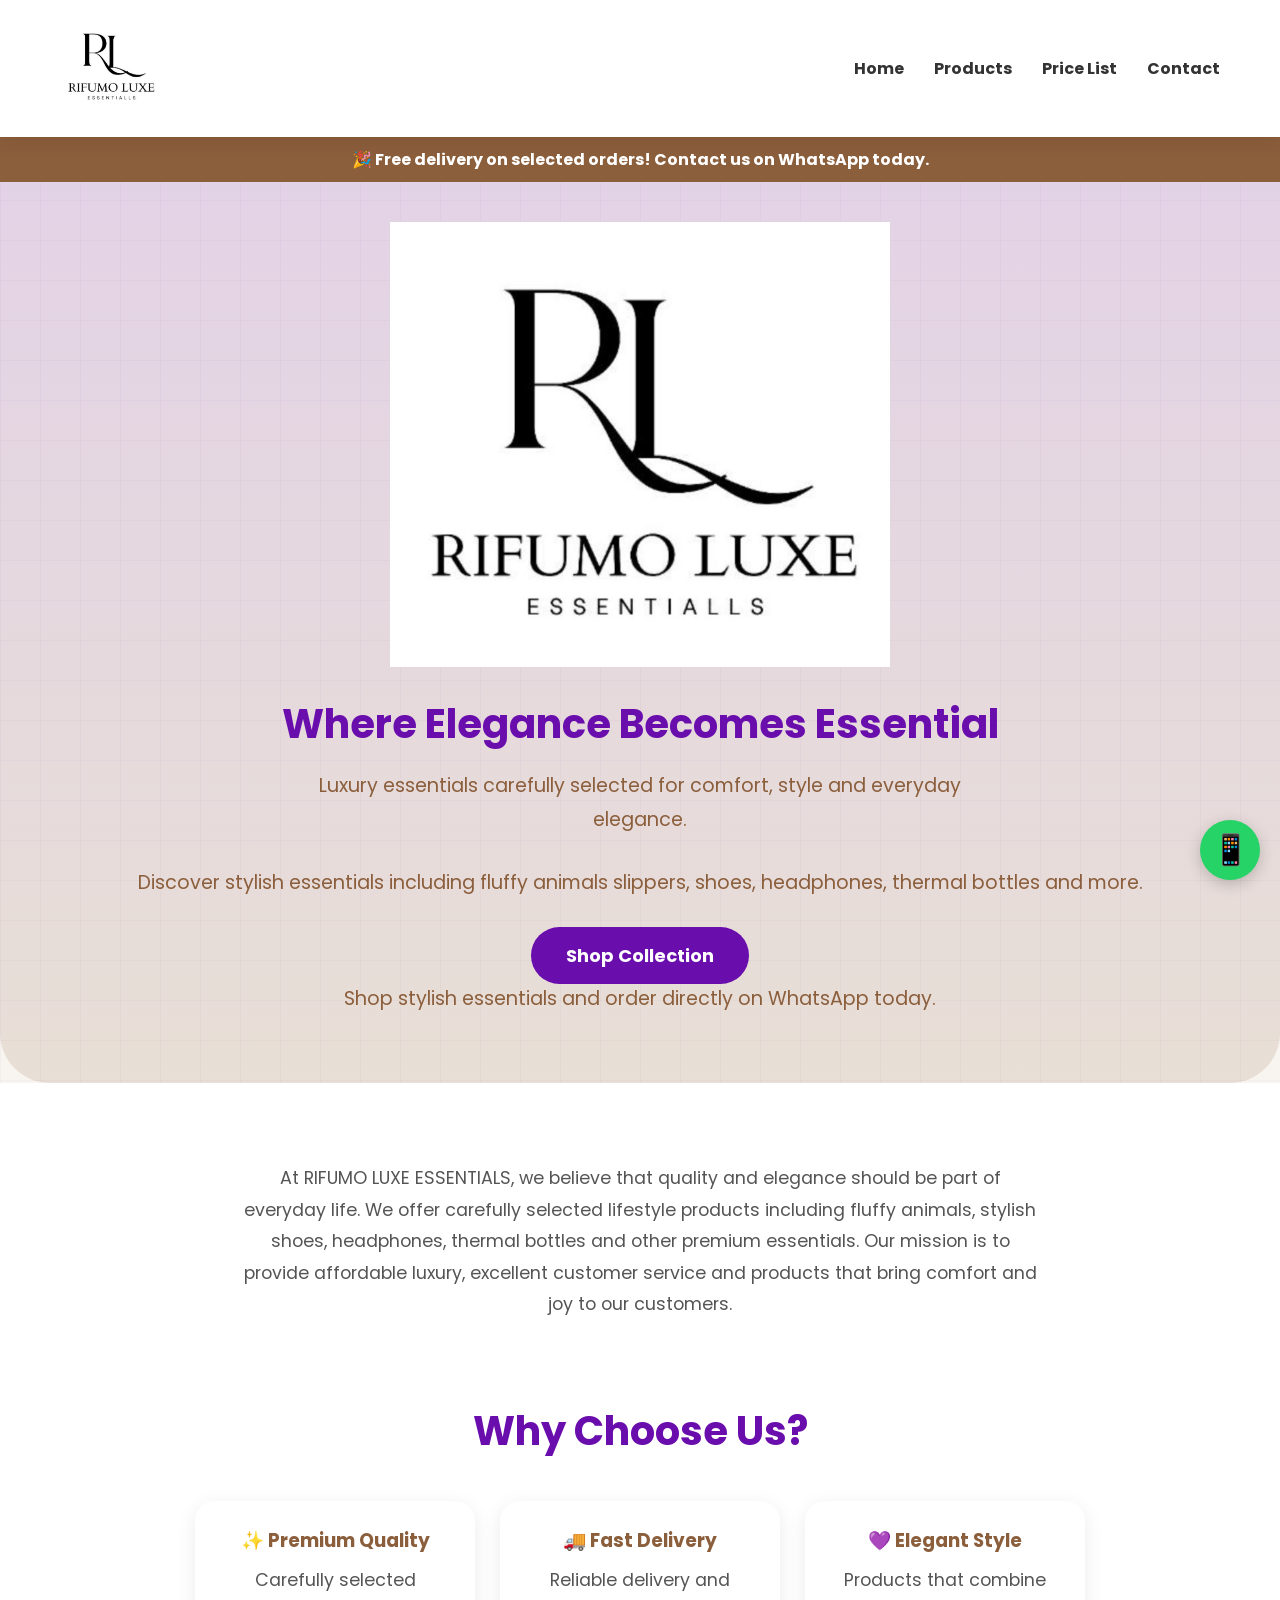
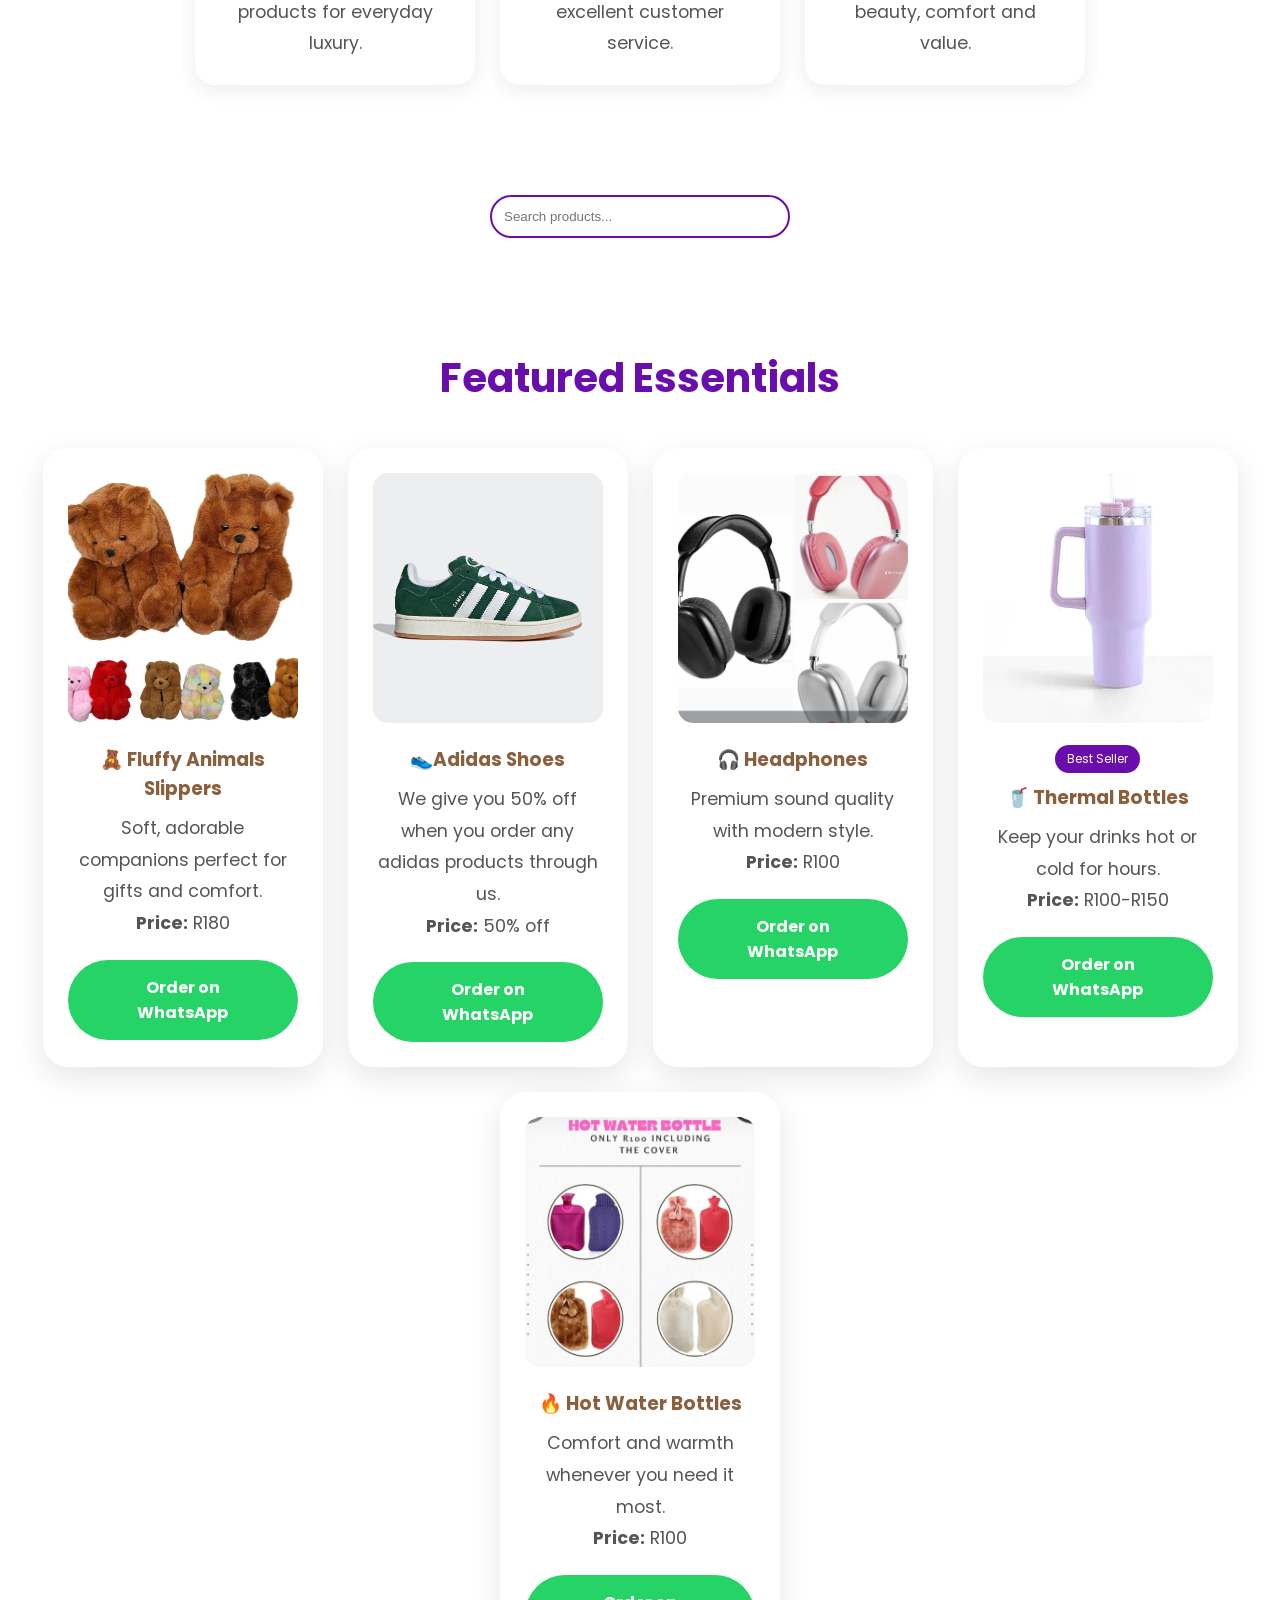
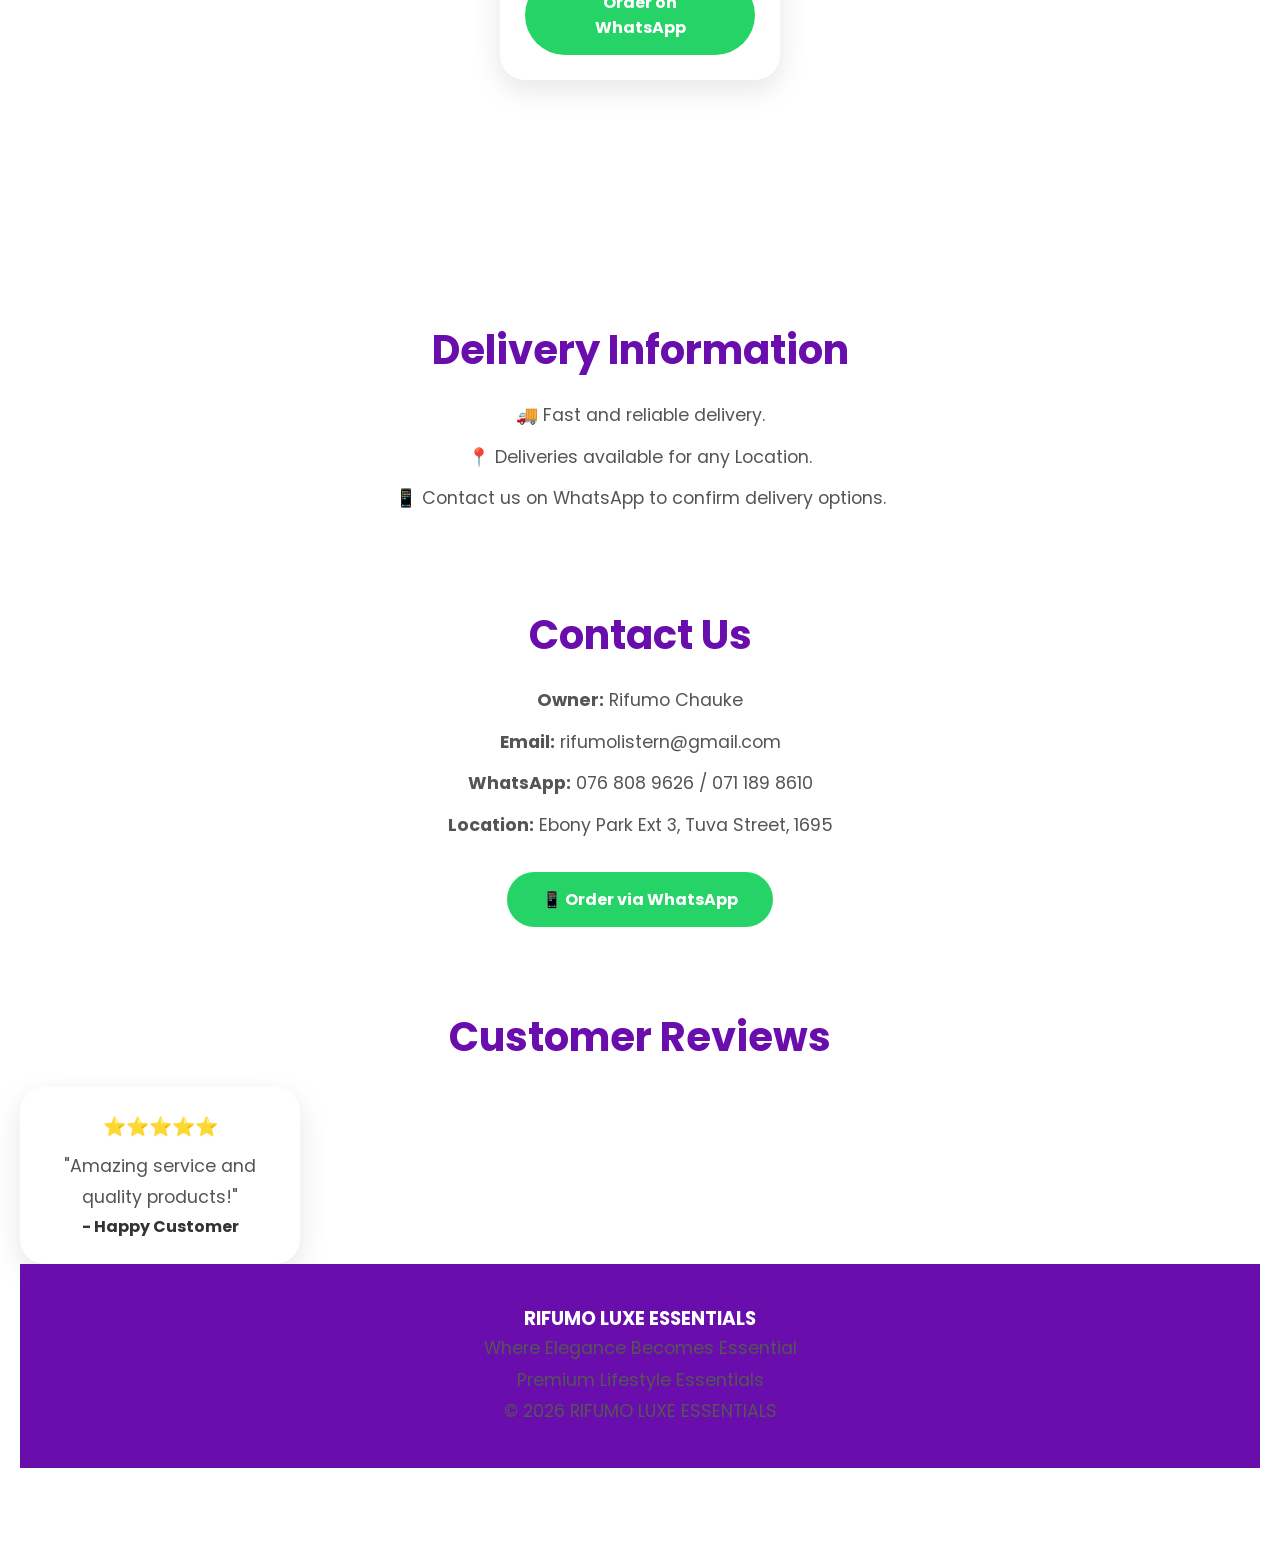
==== index.html @ 2a31e90a "Update index.html" ====
<!DOCTYPE html>
<html lang="en">
<head>
    <link href="https://fonts.googleapis.com/css2?family=Poppins:wght@300;400;600;700&display=swap" rel="stylesheet">
    <meta charset="UTF-8">
    <meta name="viewport" content="width=device-width, initial-scale=1.0">
    <title>RIFUMO LUXE ESSENTIALS</title>
    <link rel="stylesheet" href="style.css">
</head>
<body>

    <!-- Navigation -->
    <nav>
        <div class="logo">
            <img src="logo.jpg.jpeg" alt="RIFUMO LUXE ESSENTIALS">
        </div>

        <ul>
            <li><a href="#">Home</a></li>
            <li><a href="#products">Products</a></li>
            <li><a href="pricelist.html">Price List</a></li>
            <li><a href="#contact">Contact</a></li>
        </ul>
    </nav>
<div class="offer-banner">
    🎉 Free delivery on selected orders! Contact us on WhatsApp today.
</div>
    <!-- Hero -->
<section class="hero">

    <div class="hero-content">

        <img src="logo.jpg.jpeg" alt="Logo" class="hero-logo">

        <h2>Where Elegance Becomes Essential</h2>
<p class="welcome-text">
Luxury essentials carefully selected for comfort, style and everyday elegance.
</p>
        <p>
            Discover stylish essentials including fluffy animals slippers,
            shoes, headphones, thermal bottles and more.
        </p>

        <a href="pricelist.html" class="btn">Shop Collection</a>
<p>Shop stylish essentials and order directly on WhatsApp today.</p>
    </div>

</section>
<section class="about">

  <p>
At RIFUMO LUXE ESSENTIALS, we believe that quality and elegance should be part of everyday life. We offer carefully selected lifestyle products including fluffy animals, stylish shoes, headphones, thermal bottles and other premium essentials. Our mission is to provide affordable luxury, excellent customer service and products that bring comfort and joy to our customers.
</p>
    <!-- Why Choose Us -->
    <section class="why-us">

        <h2>Why Choose Us?</h2>

        <div class="why-grid">

            <div class="why-card">
                <h3>✨ Premium Quality</h3>
                <p>Carefully selected products for everyday luxury.</p>
            </div>

            <div class="why-card">
                <h3>🚚 Fast Delivery</h3>
                <p>Reliable delivery and excellent customer service.</p>
            </div>

            <div class="why-card">
                <h3>💜 Elegant Style</h3>
                <p>Products that combine beauty, comfort and value.</p>
            </div>

        </div>

    </section>
    
<div class="search-box">
    <input type="text" id="searchInput" placeholder="Search products...">
</div>
    <script src="script.js"></script>
    <!-- Products -->
    <section class="products" id="products">

    <h2>Featured Essentials</h2>

    <div class="product-grid">

        <div class="card product-card">
            <img src="fluffy-animal.jpg.jpg" alt="Fluffy Animal Slippers">
            <h3>🧸 Fluffy Animals Slippers</h3>
            <p>Soft, adorable companions perfect for gifts and comfort.</p>
<p><strong>Price:</strong> R180</p>
            <a href="https://wa.me/27662553806?text=Hello%20RIFUMO%20LUXE%20ESSENTIALS,%20I%20am%20interested%20in%20the%20Fluffy%20Animals%20Slippers." class="whatsapp-btn">
                Order on WhatsApp
            </a>
        </div>

        <div class="card product-card">
            <img src="shoes.jpg.jpg" alt="Adidas Shoes">
            <h3>👟Adidas Shoes</h3>
            <p>We give you 50% off when you order any adidas products through us.</p>
<p><strong>Price:</strong> 50% off</p>
            <a href="https://wa.me/27656790675?text=Hello%20RIFUMO%20LUXE%20ESSENTIALS,%20I%20am%20interested%20in%20the%20Shoes." class="whatsapp-btn">
                Order on WhatsApp
            </a>
        </div>

        <div class="card product-card">
            <img src="headphones.jpg.jpg" alt="Headphones">
            <h3>🎧 Headphones</h3>
            <p>Premium sound quality with modern style.</p>
<p><strong>Price:</strong> R100</p>
            <a href="https://wa.me/27711898610?text=Hello%20RIFUMO%20LUXE%20ESSENTIALS,%20I%20am%20interested%20in%20the%20Headphones." class="whatsapp-btn">
                Order on WhatsApp
            </a>
        </div>

        <div class="card product-card">
            <img src="thermal-bottle.jpg.webp" alt="Thermal Bottle">
            <span class="badge">Best Seller</span>
            <h3>🥤 Thermal Bottles</h3>
            <p>Keep your drinks hot or cold for hours.</p>
<p><strong>Price:</strong> R100-R150</p>
            <a href="https://wa.me/27711898610?text=Hello%20RIFUMO%20LUXE%20ESSENTIALS,%20I%20am%20interested%20in%20the%20Thermal%20Bottle." class="whatsapp-btn">
                Order on WhatsApp
            </a>
        </div>

        <div class="card product-card">
            <img src="hot-water-bottle.jpg.jpg" alt="Hot Water Bottle">
            <h3>🔥 Hot Water Bottles</h3>
            <p>Comfort and warmth whenever you need it most.</p>
<p><strong>Price:</strong> R100</p>
            <a href="https://wa.me/27768089626?text=Hello%20RIFUMO%20LUXE%20ESSENTIALS,%20I%20am%20interested%20in%20the%20Hot%20Water%20Bottle." class="whatsapp-btn">
                Order on WhatsApp
            </a>
        </div>

    </div>

</section>

    <!-- Contact -->
    <section class="contact" id="contact">
<section class="delivery">

    <h2>Delivery Information</h2>

    <p>🚚 Fast and reliable delivery.</p>
    <p>📍 Deliveries available for any Location.</p>
    <p>📱 Contact us on WhatsApp to confirm delivery options.</p>

</section>
        <h2>Contact Us</h2>

        <p><strong>Owner:</strong> Rifumo Chauke</p>

        <p><strong>Email:</strong> rifumolistern@gmail.com</p>

        <p><strong>WhatsApp:</strong> 076 808 9626 / 071 189 8610</p>

        <p><strong>Location:</strong> Ebony Park Ext 3, Tuva Street, 1695</p>

        <a href="https://wa.me/27768089626?text=Hello%20RIFUMO%20LUXE%20ESSENTIALS,%20I%20would%20like%20to%20place%20an%20order." class="whatsapp-btn">
            📱 Order via WhatsApp
        </a>

    </section>
<section class="reviews">

    <h2>Customer Reviews</h2>

    <div class="card">
        <h3>⭐⭐⭐⭐⭐</h3>
        <p>"Amazing service and quality products!"</p>
        <strong>- Happy Customer</strong>
    </div>

</section>
    <!-- Footer -->
    <footer>

        <h3>RIFUMO LUXE ESSENTIALS</h3>
<p>Where Elegance Becomes Essential</p>
<p>Premium Lifestyle Essentials</p>
<p>&copy; 2026 RIFUMO LUXE ESSENTIALS</p>

    </footer>
<a href="https://wa.me/27768089626" class="floating-whatsapp">
    📱
</a>
</body>
</html>
---- style.css ----
*{
    margin:0;
    padding:0;
    box-sizing:border-box;
}

body{
    font-family:'Poppins', sans-serif;
    background:#F8F5F0;
background-image:
linear-gradient(rgba(106,13,173,0.03) 1px, transparent 1px),
linear-gradient(90deg, rgba(106,13,173,0.03) 1px, transparent 1px);
background-size:40px 40px;
    color:#333333;
}

/* NAVIGATION */

nav{
    display:flex;
    justify-content:space-between;
    align-items:center;
    padding:20px 60px;
    background:white;
    position:sticky;
    top:0;
    z-index:1000;
    box-shadow:0 4px 20px rgba(0,0,0,0.08);
}

.logo img{
    height:90px;
    width:auto;
}

nav ul{
    display:flex;
    list-style:none;
    gap:30px;
}

nav a{
    text-decoration:none;
    color:#333333;
    font-weight:bold;
    transition:0.3s;
}

nav a:hover{
    color:#6A0DAD;
}
.offer-banner{
    background:#8B5E3C;
    color:white;
    text-align:center;
    padding:10px;
    font-weight:bold;
}

.price-intro{
    text-align:center;
    color:#666;
    margin-bottom:40px;
    font-size:18px;
}
/* HERO */

.hero{
    min-height:90vh;
    display:flex;
    justify-content:center;
    align-items:center;
    text-align:center;
    padding:40px;
    background:linear-gradient(
        rgba(106,13,173,0.15),
        rgba(139,94,60,0.15)
    );
    border-bottom-left-radius:50px;
border-bottom-right-radius:50px;
}

.hero-logo{
    width:500px;
    max-width:90%;
    margin-bottom:20px;
}

.hero h2{
    font-size:2.5rem;
    color:#6A0DAD;
    margin-bottom:15px;
}

.hero p{
    font-size:1.2rem;
    color:#8B5E3C;
    margin-bottom:30px;
}
.welcome-text{
    max-width:700px;
    margin:auto;
    line-height:1.8;
}
.shop-btn{
    display:inline-block;
    background:#6A0DAD;
    color:white;
    text-decoration:none;
    padding:15px 35px;
    border-radius:50px;
    font-weight:bold;
    transition:0.3s;
}

.shop-btn:hover{
    transform:translateY(-3px);
}
button{
    background:#6A0DAD;
    color:white;
    border:none;
    padding:15px 35px;
    border-radius:50px;
    font-size:18px;
    font-weight:bold;
    cursor:pointer;
    transition:0.3s;
}

button:hover{
    transform:translateY(-3px);
}
.order-btn{
    display:inline-block;
    margin-top:15px;
    background:#25D366;
    color:white;
    text-decoration:none;
    padding:12px 25px;
    border-radius:30px;
    font-weight:bold;
    transition:0.3s;
}

.order-btn:hover{
    transform:scale(1.05);
}
.btn{
    display:inline-block;
    background:#6A0DAD;
    color:white;
    text-decoration:none;
    padding:15px 35px;
    border-radius:30px;
    font-size:18px;
    font-weight:bold;
    transition:0.3s;
}

.btn:hover{
    transform:scale(1.05);
}
/* ABOUT US */

.about{
    padding:80px 20px;
    text-align:center;
    background:white;
}

.about h2{
    color:#6A0DAD;
    font-size:2.5rem;
    margin-bottom:20px;
}

.about p{
    max-width:800px;
    margin:auto;
    font-size:1.1rem;
    line-height:1.8;
    color:#555;
}
/* WHY CHOOSE US */

.why-us{
    padding:80px 20px;
    text-align:center;
}

.why-us h2{
    color:#6A0DAD;
    font-size:2.5rem;
    margin-bottom:40px;
}

.why-grid{
    display:flex;
    flex-wrap:wrap;
    justify-content:center;
    gap:25px;
}

.why-card{
    width:280px;
    background:white;
    padding:25px;
    border-radius:20px;
    box-shadow:0 5px 20px rgba(0,0,0,0.08);
    transition:0.3s;
}

.why-card:hover{
    transform:translateY(-10px);
}

.why-card h3{
    color:#8B5E3C;
    margin-bottom:10px;
}
.search-box{
    text-align:center;
    margin:30px 0;
}

.search-box input{
    width:300px;
    max-width:90%;
    padding:12px;
    border:2px solid #6A0DAD;
    border-radius:30px;
}
/* PRODUCTS */

.products{
    padding:80px 20px;
    text-align:center;
}

.products h2{
    color:#6A0DAD;
    font-size:2.5rem;
    margin-bottom:40px;
}

.product-grid{
    display:flex;
    flex-wrap:wrap;
    justify-content:center;
    gap:25px;
}

.card{
    width:280px;
    background:white;
    padding:25px;
    border-radius:25px;
    box-shadow:0 10px 30px rgba(0,0,0,0.1);
    transition:all 0.3s ease;
    overflow:hidden;
}

.card:hover{
    transform:translateY(-12px);
    box-shadow:0 15px 35px rgba(106,13,173,0.15);
}
.card img{
    width:100%;
    height:250px;
    object-fit:cover;
    border-radius:15px;
    margin-bottom:15px;
}
.card h3{
    color:#8B5E3C;
    margin-bottom:10px;
}
.badge{
    display:inline-block;
    background:#6A0DAD;
    color:white;
    padding:5px 12px;
    border-radius:20px;
    font-size:12px;
    margin-bottom:10px;
}
/* CONTACT */
.delivery{
    padding:80px 20px;
    text-align:center;
    background:white;
}

.delivery h2{
    color:#6A0DAD;
    margin-bottom:20px;
}

.delivery p{
    margin-bottom:10px;
}
.contact{
    padding:80px 20px;
    text-align:center;
}

.contact h2{
    color:#6A0DAD;
    font-size:2.5rem;
    margin-bottom:20px;
}

.contact p{
    margin-bottom:10px;
}

.whatsapp-btn{
    display:inline-block;
    margin-top:20px;
    background:#25D366;
    color:white;
    text-decoration:none;
    padding:15px 35px;
    border-radius:50px;
    font-weight:bold;
    transition:0.3s;
}

.whatsapp-btn:hover{
    transform:translateY(-3px);
}
.floating-whatsapp{
    position:fixed;
    bottom:20px;
    right:20px;
    background:#25D366;
    color:white;
    width:60px;
    height:60px;
    border-radius:50%;
    display:flex;
    justify-content:center;
    align-items:center;
    text-decoration:none;
    font-size:30px;
    box-shadow:0 4px 15px rgba(0,0,0,0.2);
}
/* FOOTER */

footer{
    background:#6A0DAD;
    color:white;
    text-align:center;
    padding:40px 20px;
}

footer p{
    margin-top:10px;
}

/* MOBILE */

@media(max-width:768px)

{
    nav{
        flex-direction:column;
        gap:15px;
        padding:20px;
    }

    nav ul{
        flex-wrap:wrap;
        justify-content:center;
    }

    .hero h2{
        font-size:1.6rem;
    }

    .hero-logo{
        width:300px;
    }

    .card,
    .why-card{
        width:100%;
        max-width:350px;
    }
}
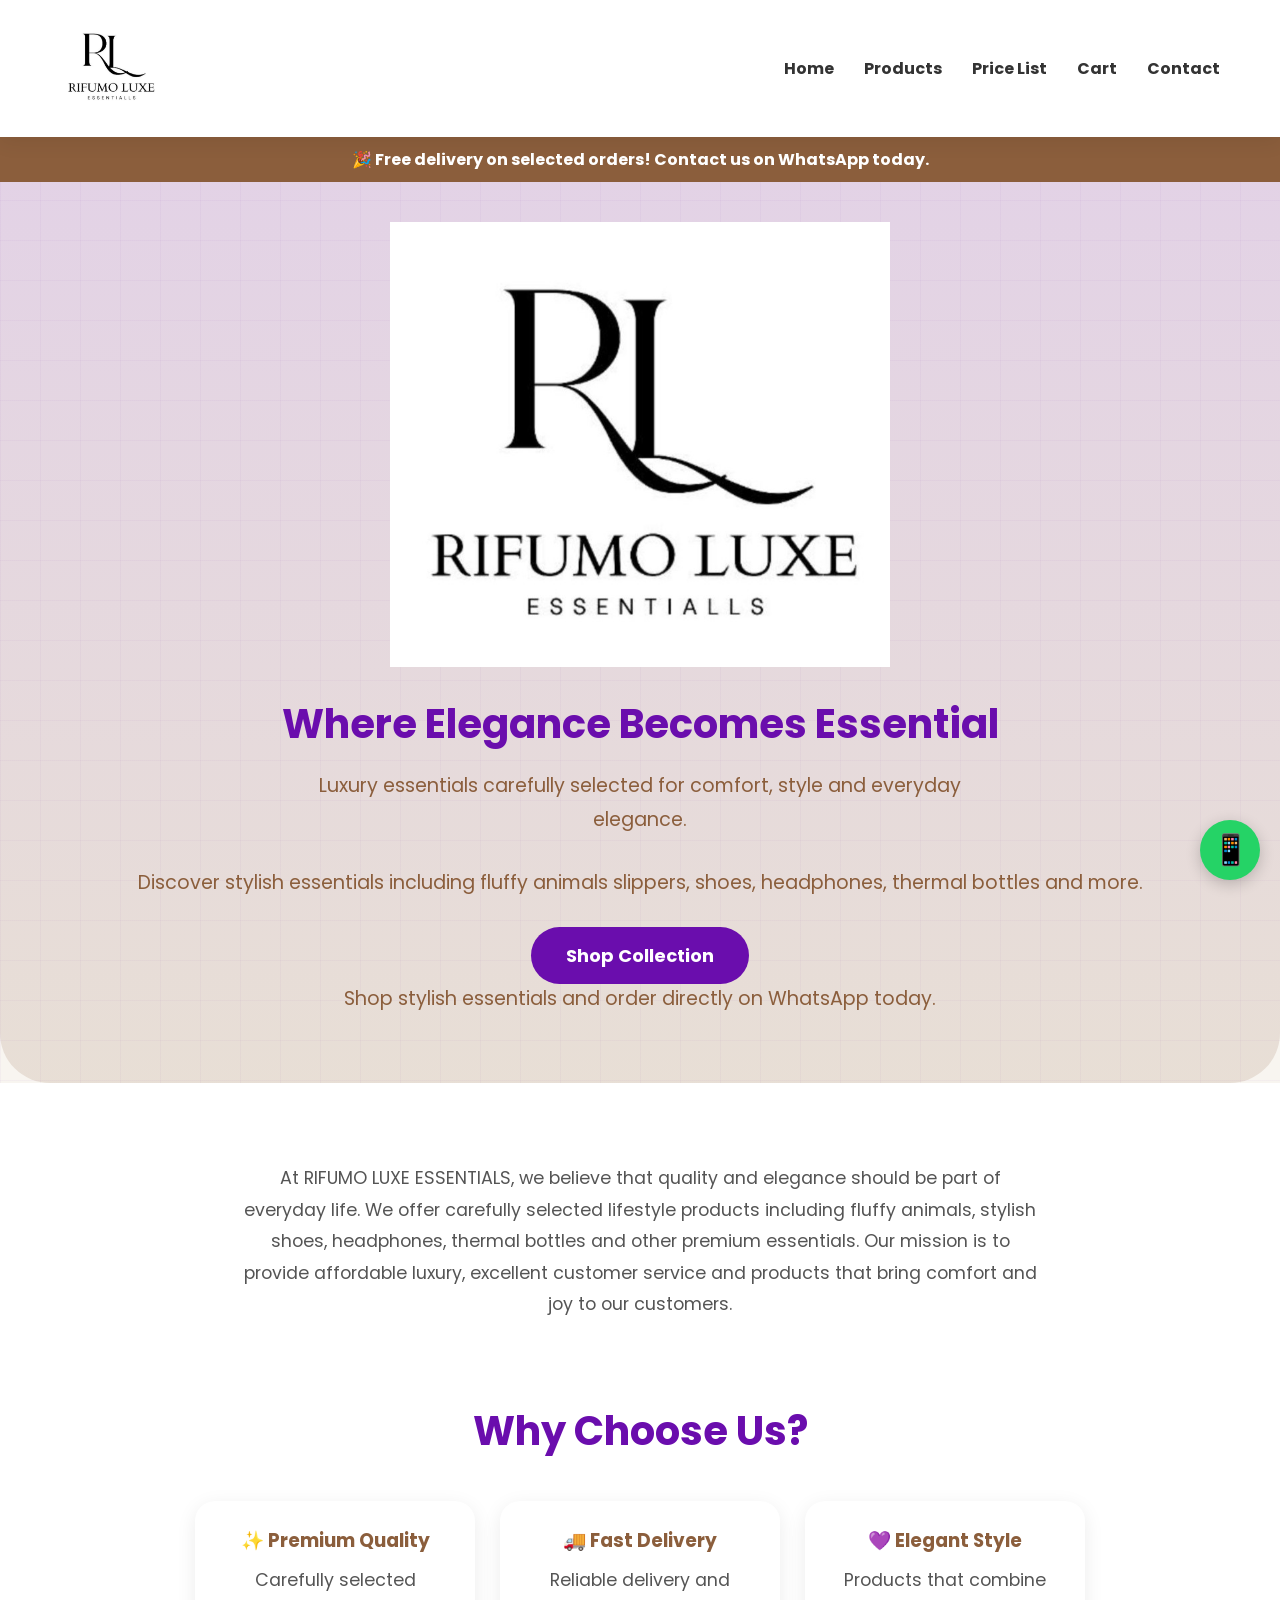
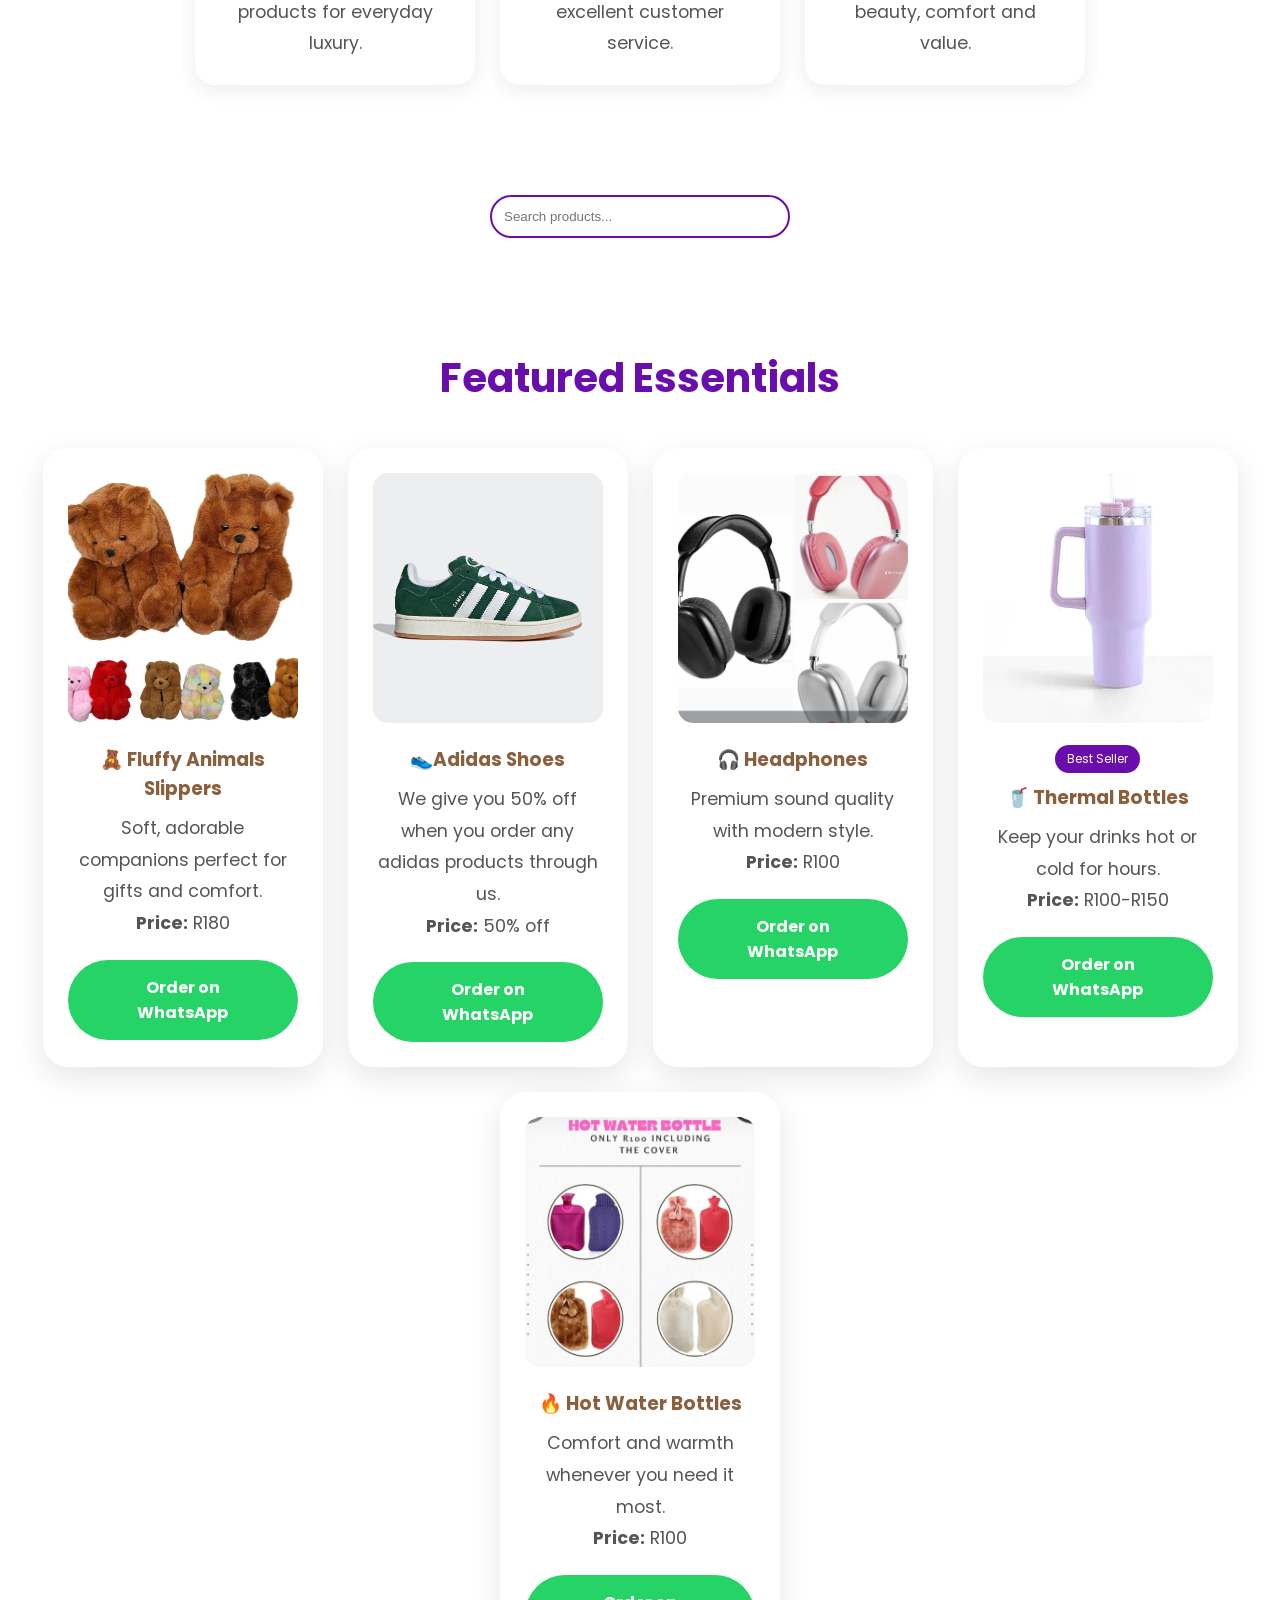
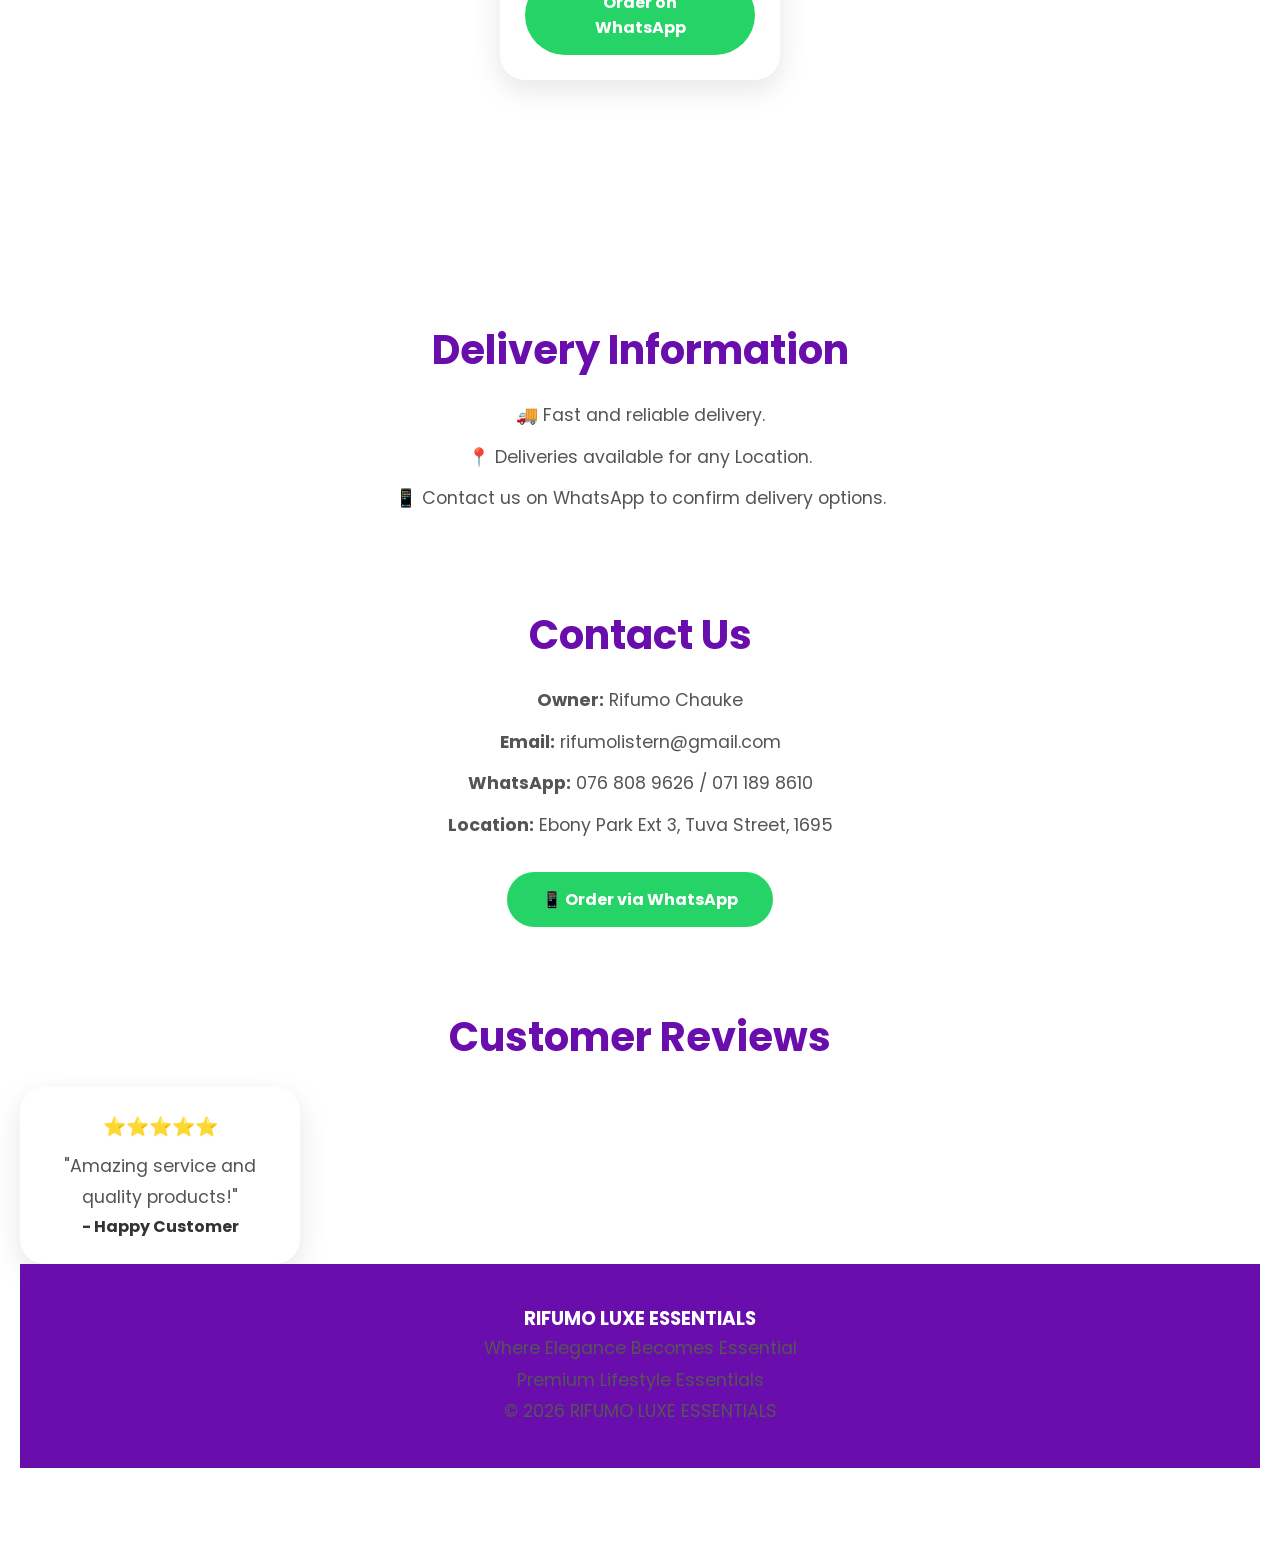
==== commit 92a06457: "Update index.html" ====
--- a/index.html
+++ b/index.html
@@ -19,6 +19,7 @@
             <li><a href="#">Home</a></li>
             <li><a href="#products">Products</a></li>
             <li><a href="pricelist.html">Price List</a></li>
+            <li><a href="cart.html">Cart</a></li>
             <li><a href="#contact">Contact</a></li>
         </ul>
     </nav>
@@ -80,7 +81,7 @@
 <div class="search-box">
     <input type="text" id="searchInput" placeholder="Search products...">
 </div>
-    <script src="script.js"></script>
+    
     <!-- Products -->
     <section class="products" id="products">
 
@@ -192,5 +193,6 @@
 <a href="https://wa.me/27768089626" class="floating-whatsapp">
     📱
 </a>
+    <script src="script.js"></script>
 </body>
 </html>
--- a/style.css
+++ b/style.css
@@ -161,6 +161,45 @@
 .btn:hover{
     transform:scale(1.05);
 }
+.cart-icon{
+    font-size:20px;
+    font-weight:bold;
+    color:#6A0DAD;
+    margin-left:20px;
+}
+
+.cart-btn{
+    margin-top:10px;
+    padding:10px 20px;
+    border:none;
+    border-radius:25px;
+    background:#6A0DAD;
+    color:white;
+    cursor:pointer;
+    font-weight:bold;
+}
+
+.cart-btn:hover{
+    transform:scale(1.05);
+}
+
+#cart-items{
+    margin:40px 0;
+}
+
+.checkout-btn{
+    background:#25D366;
+    color:white;
+    border:none;
+    padding:15px 30px;
+    border-radius:30px;
+    font-size:18px;
+    cursor:pointer;
+}
+
+.checkout-btn:hover{
+    transform:scale(1.05);
+}
 /* ABOUT US */
 
 .about{
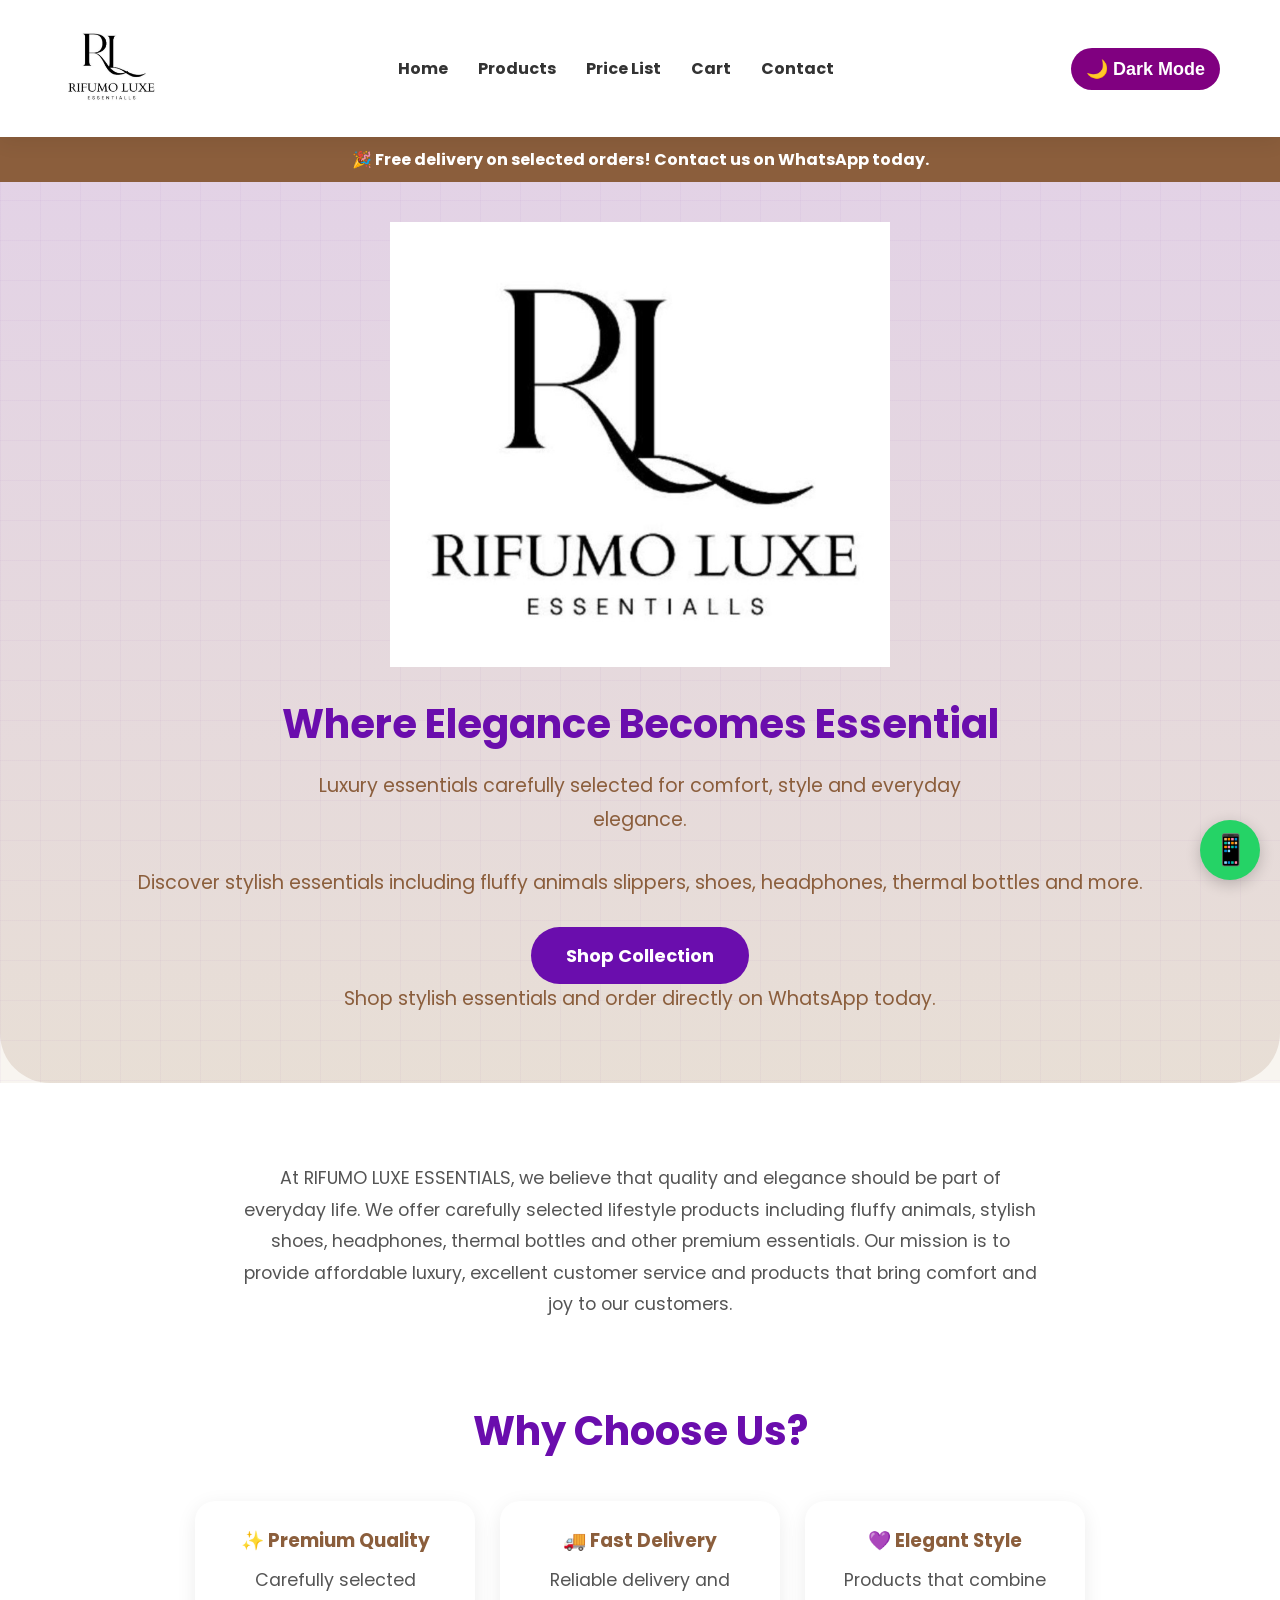
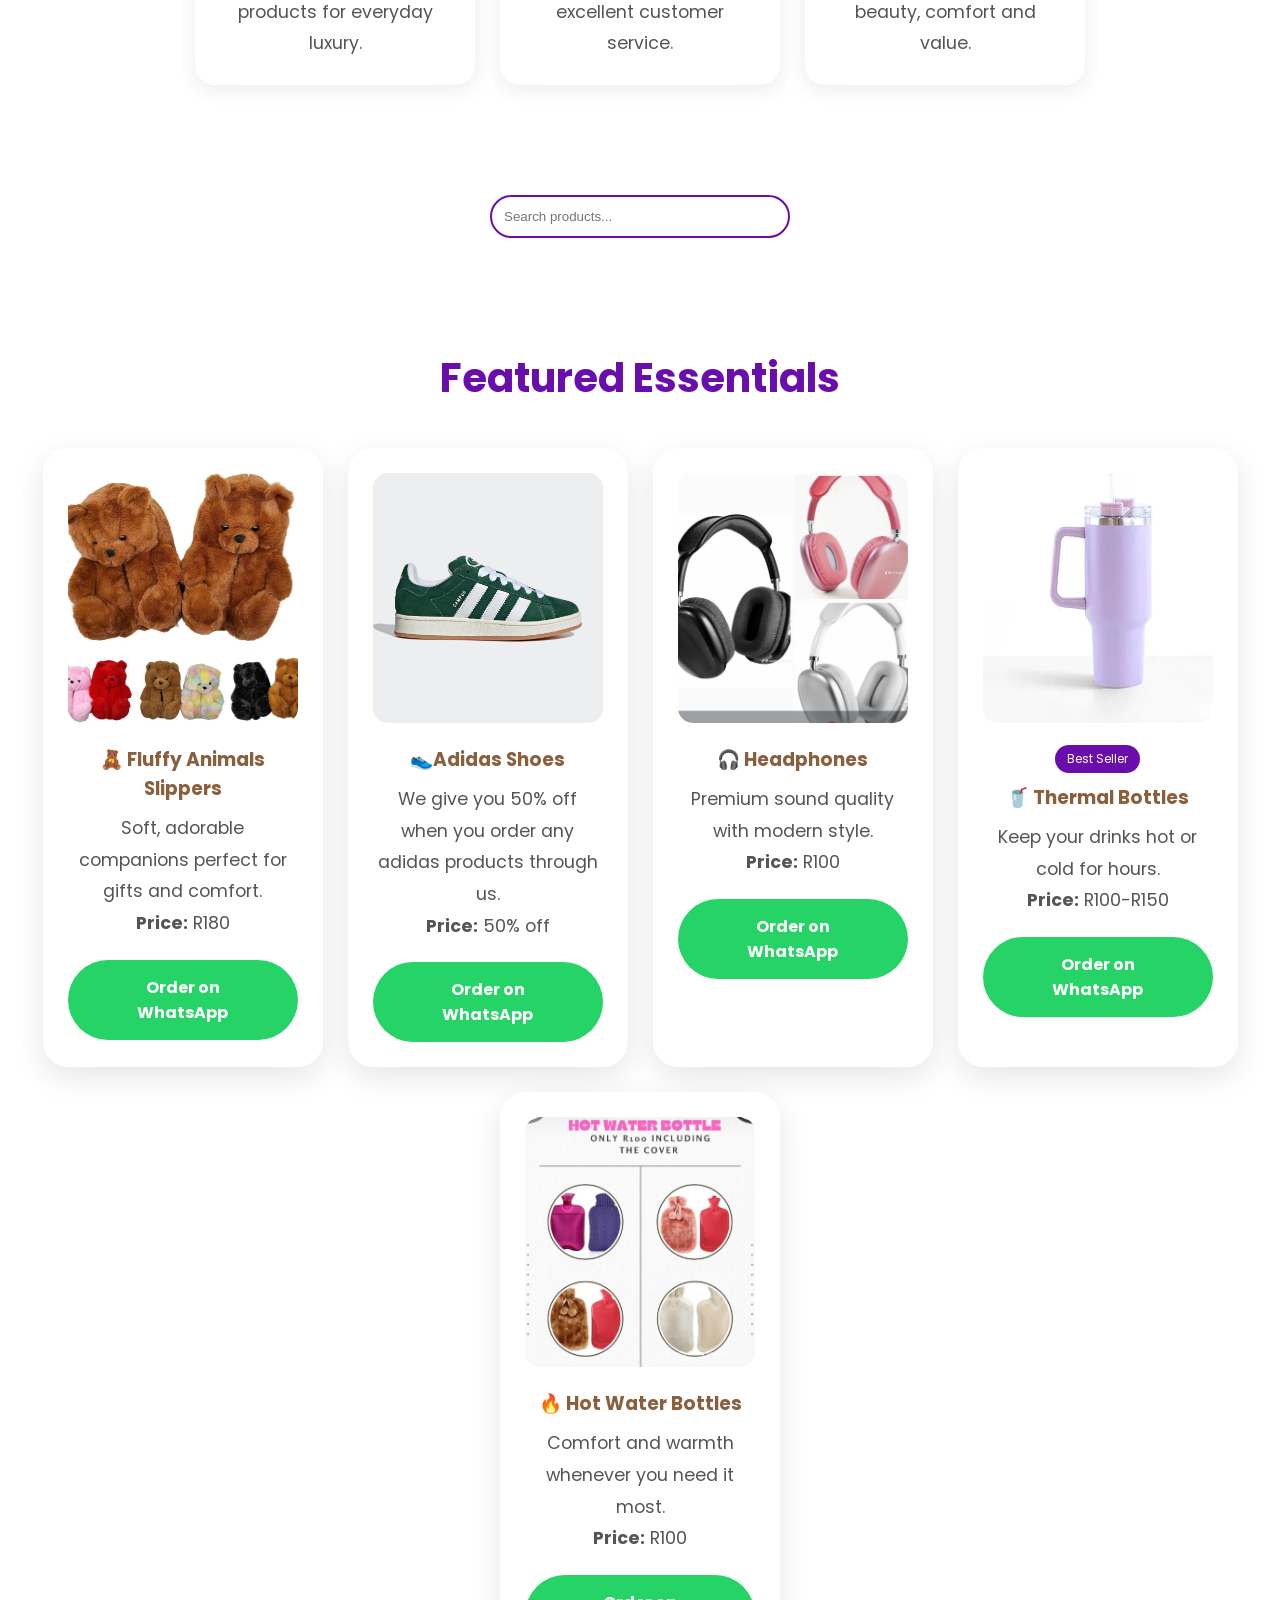
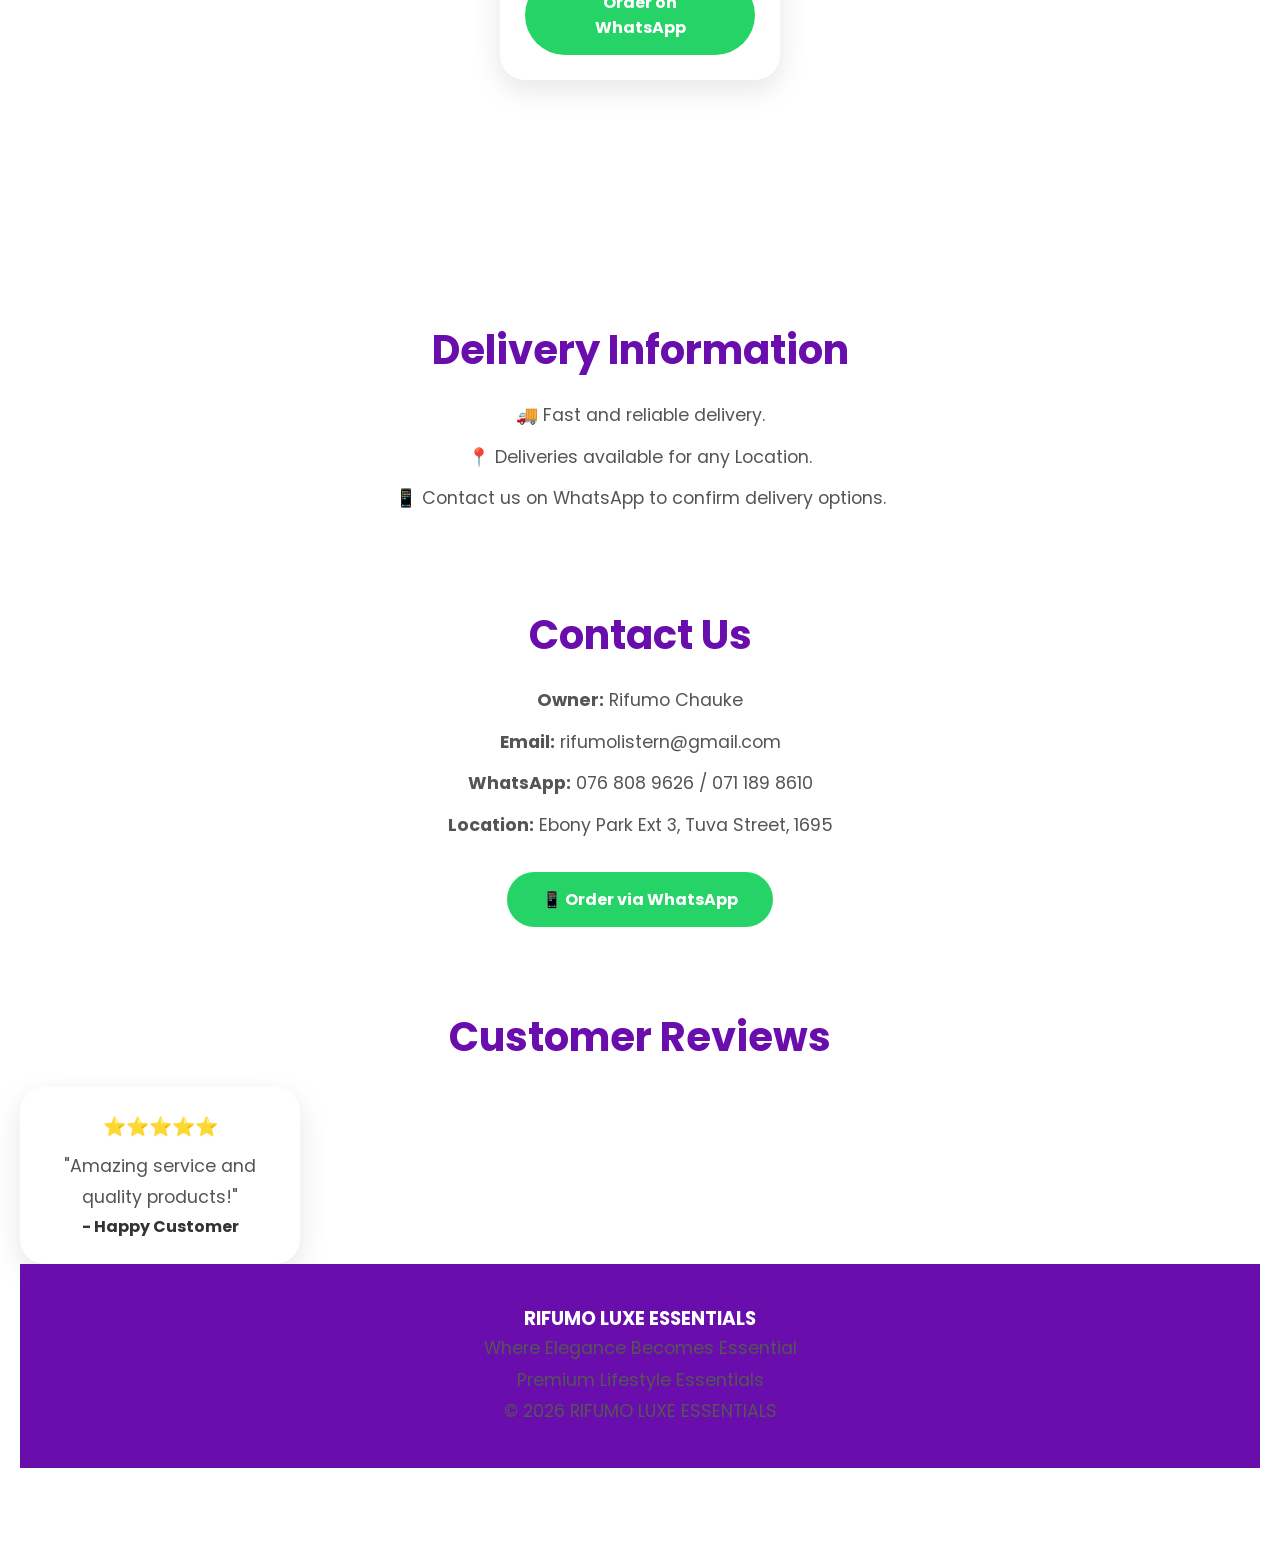
==== commit 92c0c31d: "Update index.html" ====
--- a/index.html
+++ b/index.html
@@ -22,6 +22,7 @@
             <li><a href="cart.html">Cart</a></li>
             <li><a href="#contact">Contact</a></li>
         </ul>
+        <button id="theme-toggle">🌙 Dark Mode</button>
     </nav>
 <div class="offer-banner">
     🎉 Free delivery on selected orders! Contact us on WhatsApp today.
--- a/style.css
+++ b/style.css
@@ -63,6 +63,56 @@
     margin-bottom:40px;
     font-size:18px;
 }
+/* Dark/Light Mode Button */
+
+#theme-toggle{
+    background: purple;
+    color: white;
+    border: none;
+    padding: 10px 15px;
+    border-radius: 25px;
+    cursor: pointer;
+    font-weight: bold;
+}
+
+#theme-toggle:hover{
+    transform: scale(1.05);
+}
+
+/* Dark Mode Styles */
+
+.dark-mode{
+    background: #121212;
+    color: white;
+}
+
+.dark-mode header{
+    background: #1e1e1e;
+}
+
+.dark-mode nav{
+    background: #1e1e1e;
+}
+
+.dark-mode .card{
+    background: #222;
+    color: white;
+}
+
+.dark-mode footer{
+    background: #1e1e1e;
+    color: white;
+}
+
+.dark-mode input{
+    background: #333;
+    color: white;
+    border: 1px solid #555;
+}
+
+.dark-mode a{
+    color: #d8b4fe;
+}
 /* HERO */
 
 .hero{
@@ -385,6 +435,67 @@
     font-size:30px;
     box-shadow:0 4px 15px rgba(0,0,0,0.2);
 }
+
+/* CART PAGE */
+
+#cart-items{
+    display: flex;
+    flex-wrap: wrap;
+    justify-content: center;
+    gap: 30px;
+    margin: 40px 0;
+}
+
+#cart-items .card{
+    width: 280px;
+    text-align: center;
+}
+
+#cart-items .card img{
+    width: 100%;
+    height: 220px;
+    object-fit: cover;
+    border-radius: 15px;
+    margin-bottom: 15px;
+}
+
+.cart-btn{
+    background: purple;
+    color: white;
+    border: none;
+    padding: 10px 18px;
+    border-radius: 25px;
+    cursor: pointer;
+    margin: 5px;
+    transition: 0.3s;
+}
+
+.cart-btn:hover{
+    transform: scale(1.05);
+}
+
+.checkout-btn{
+    background: #25D366;
+    color: white;
+    border: none;
+    padding: 15px 30px;
+    border-radius: 30px;
+    font-size: 18px;
+    cursor: pointer;
+    margin-top: 20px;
+    transition: 0.3s;
+}
+
+.checkout-btn:hover{
+    transform: scale(1.05);
+}
+
+#total-items,
+#total-price{
+    text-align: center;
+    margin: 15px 0;
+    color: purple;
+}
 /* FOOTER */
 
 footer{
@@ -397,7 +508,7 @@
 footer p{
     margin-top:10px;
 }
-
+ 
 /* MOBILE */
 
 @media(max-width:768px)
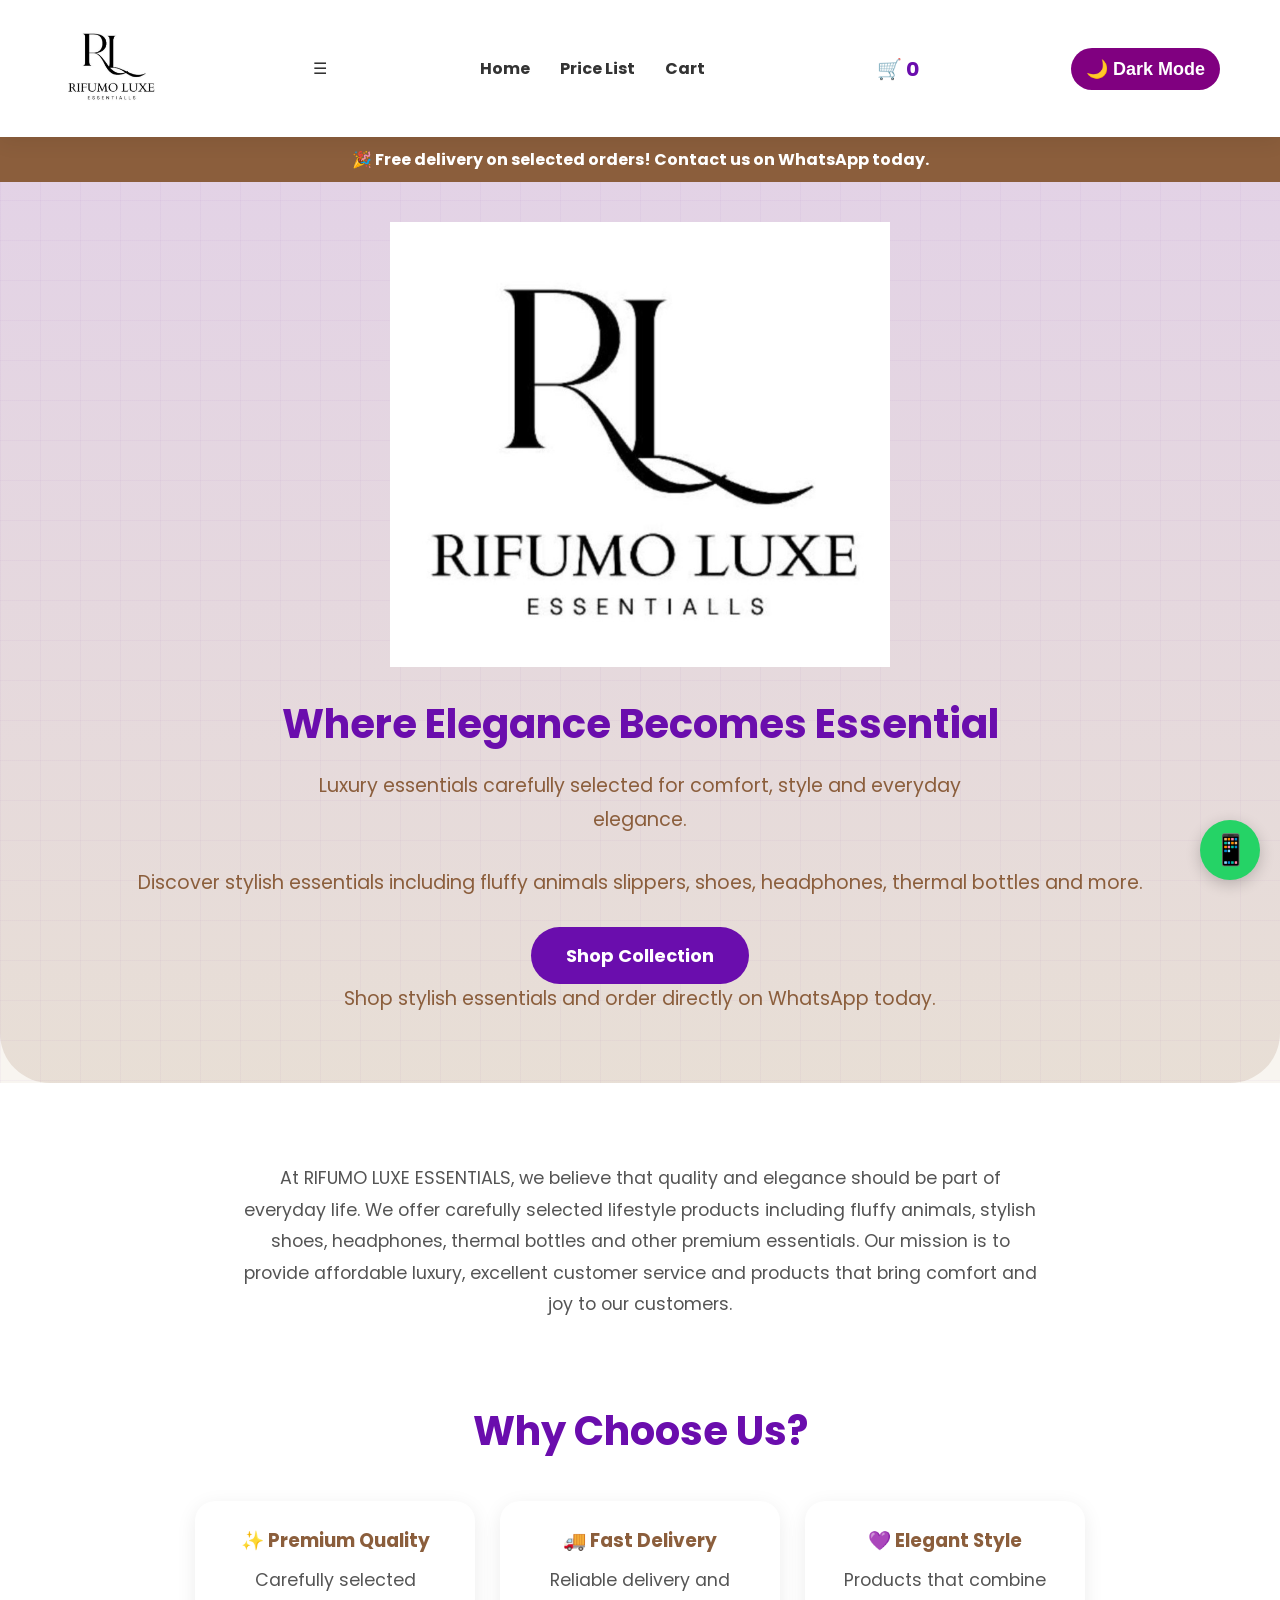
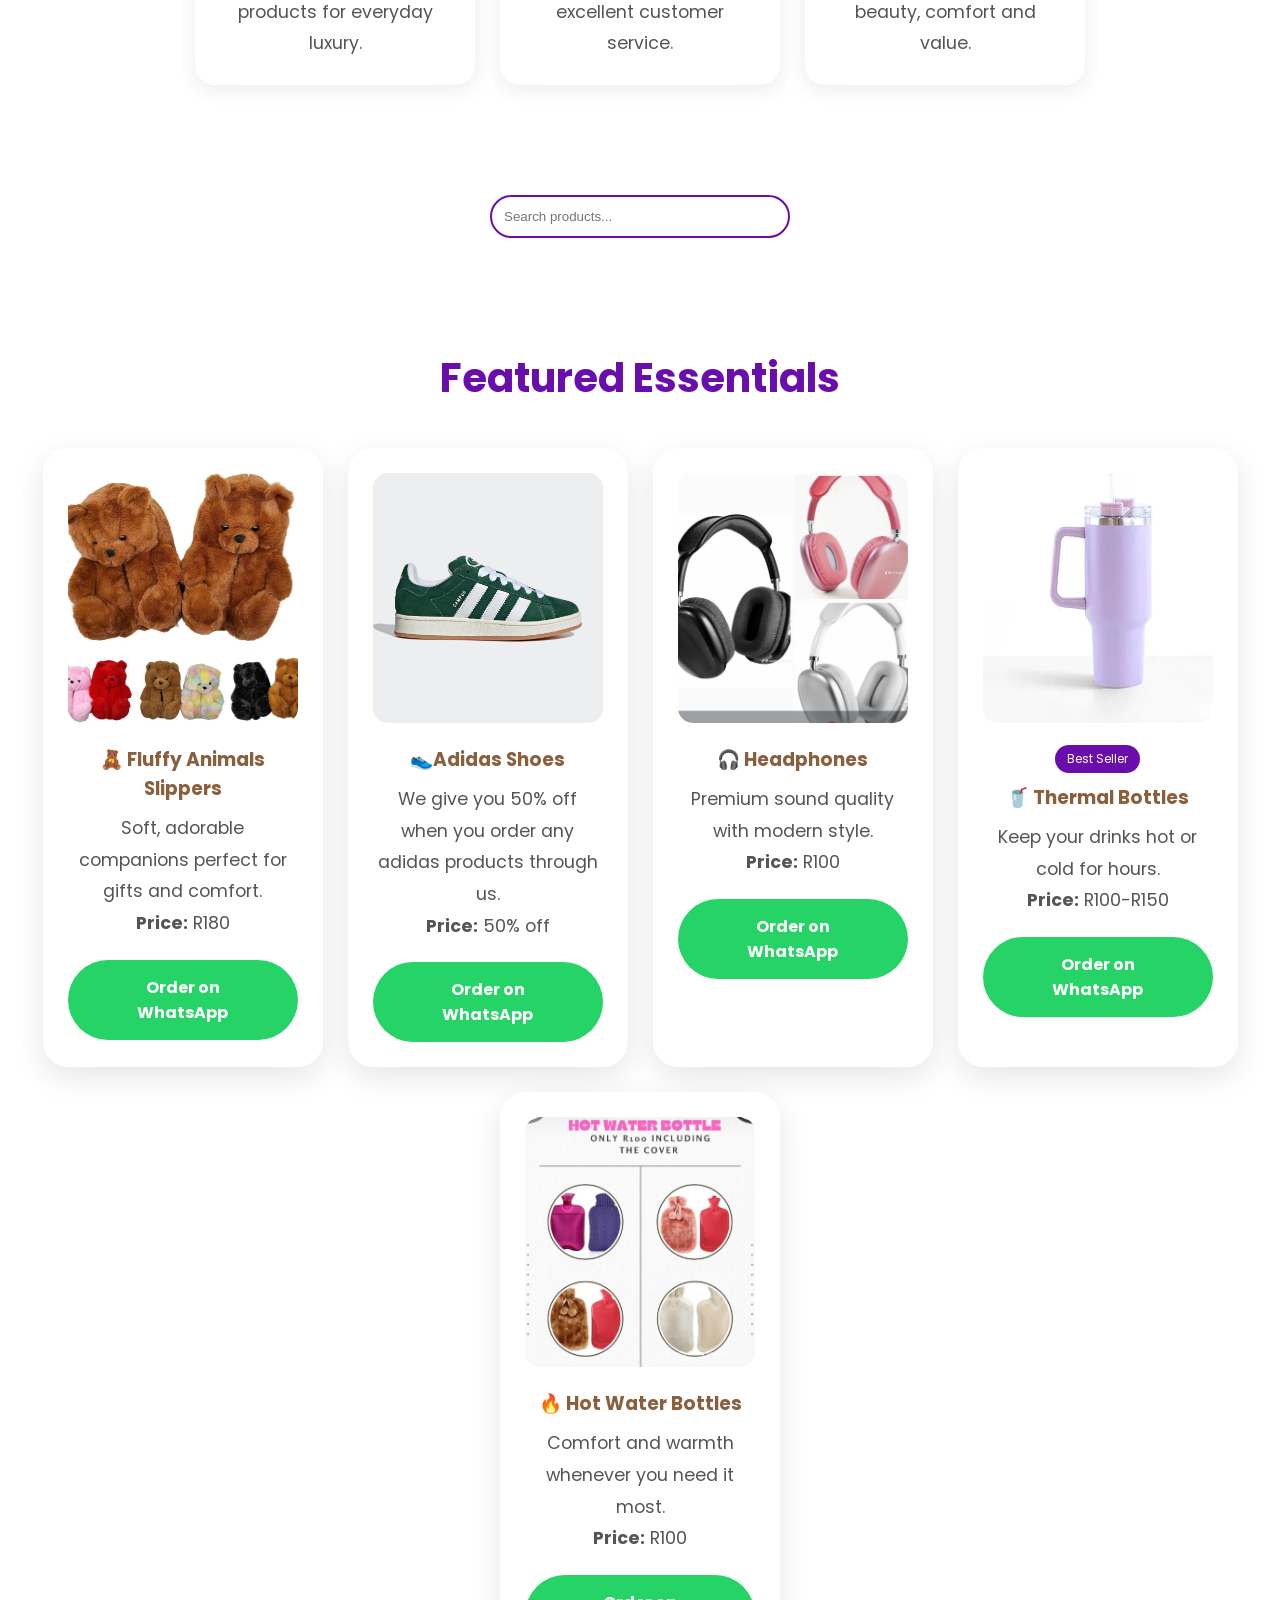
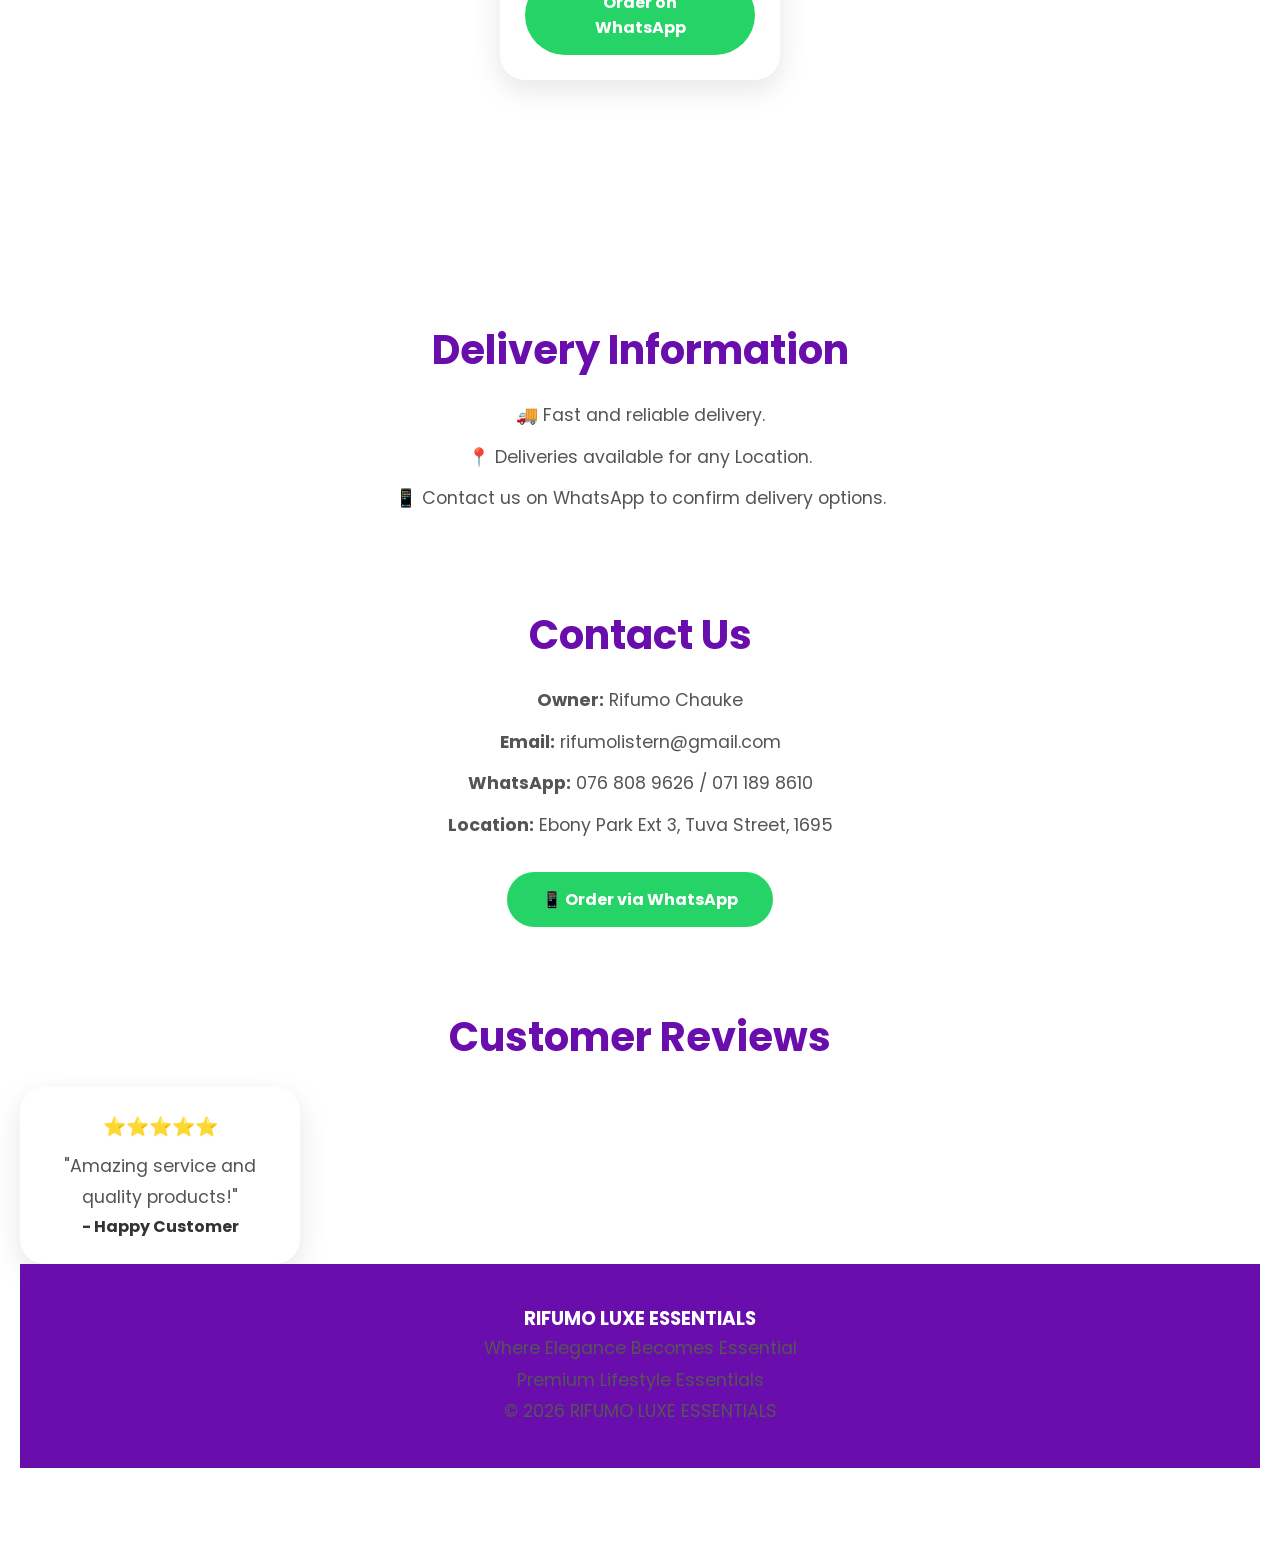
==== commit 2e6dbe6c: "Update index.html" ====
--- a/index.html
+++ b/index.html
@@ -10,20 +10,29 @@
 <body>
 
     <!-- Navigation -->
-    <nav>
-        <div class="logo">
-            <img src="logo.jpg.jpeg" alt="RIFUMO LUXE ESSENTIALS">
-        </div>
-
-        <ul>
-            <li><a href="#">Home</a></li>
-            <li><a href="#products">Products</a></li>
-            <li><a href="pricelist.html">Price List</a></li>
-            <li><a href="cart.html">Cart</a></li>
-            <li><a href="#contact">Contact</a></li>
-        </ul>
-        <button id="theme-toggle">🌙 Dark Mode</button>
-    </nav>
+ <nav>
+
+    <div class="logo">
+        <img src="logo.jpg.jpeg" alt="RIFUMO LUXE ESSENTIALS Logo">
+    </div>
+
+    <div class="menu-toggle" id="menu-toggle">
+        ☰
+    </div>
+
+    <ul id="nav-links">
+        <li><a href="index.html">Home</a></li>
+        <li><a href="pricelist.html">Price List</a></li>
+        <li><a href="cart.html">Cart</a></li>
+    </ul>
+
+    <div class="cart-icon">
+        🛒 <span id="cart-count">0</span>
+    </div>
+
+    <button id="theme-toggle">🌙 Dark Mode</button>
+
+</nav>
 <div class="offer-banner">
     🎉 Free delivery on selected orders! Contact us on WhatsApp today.
 </div>
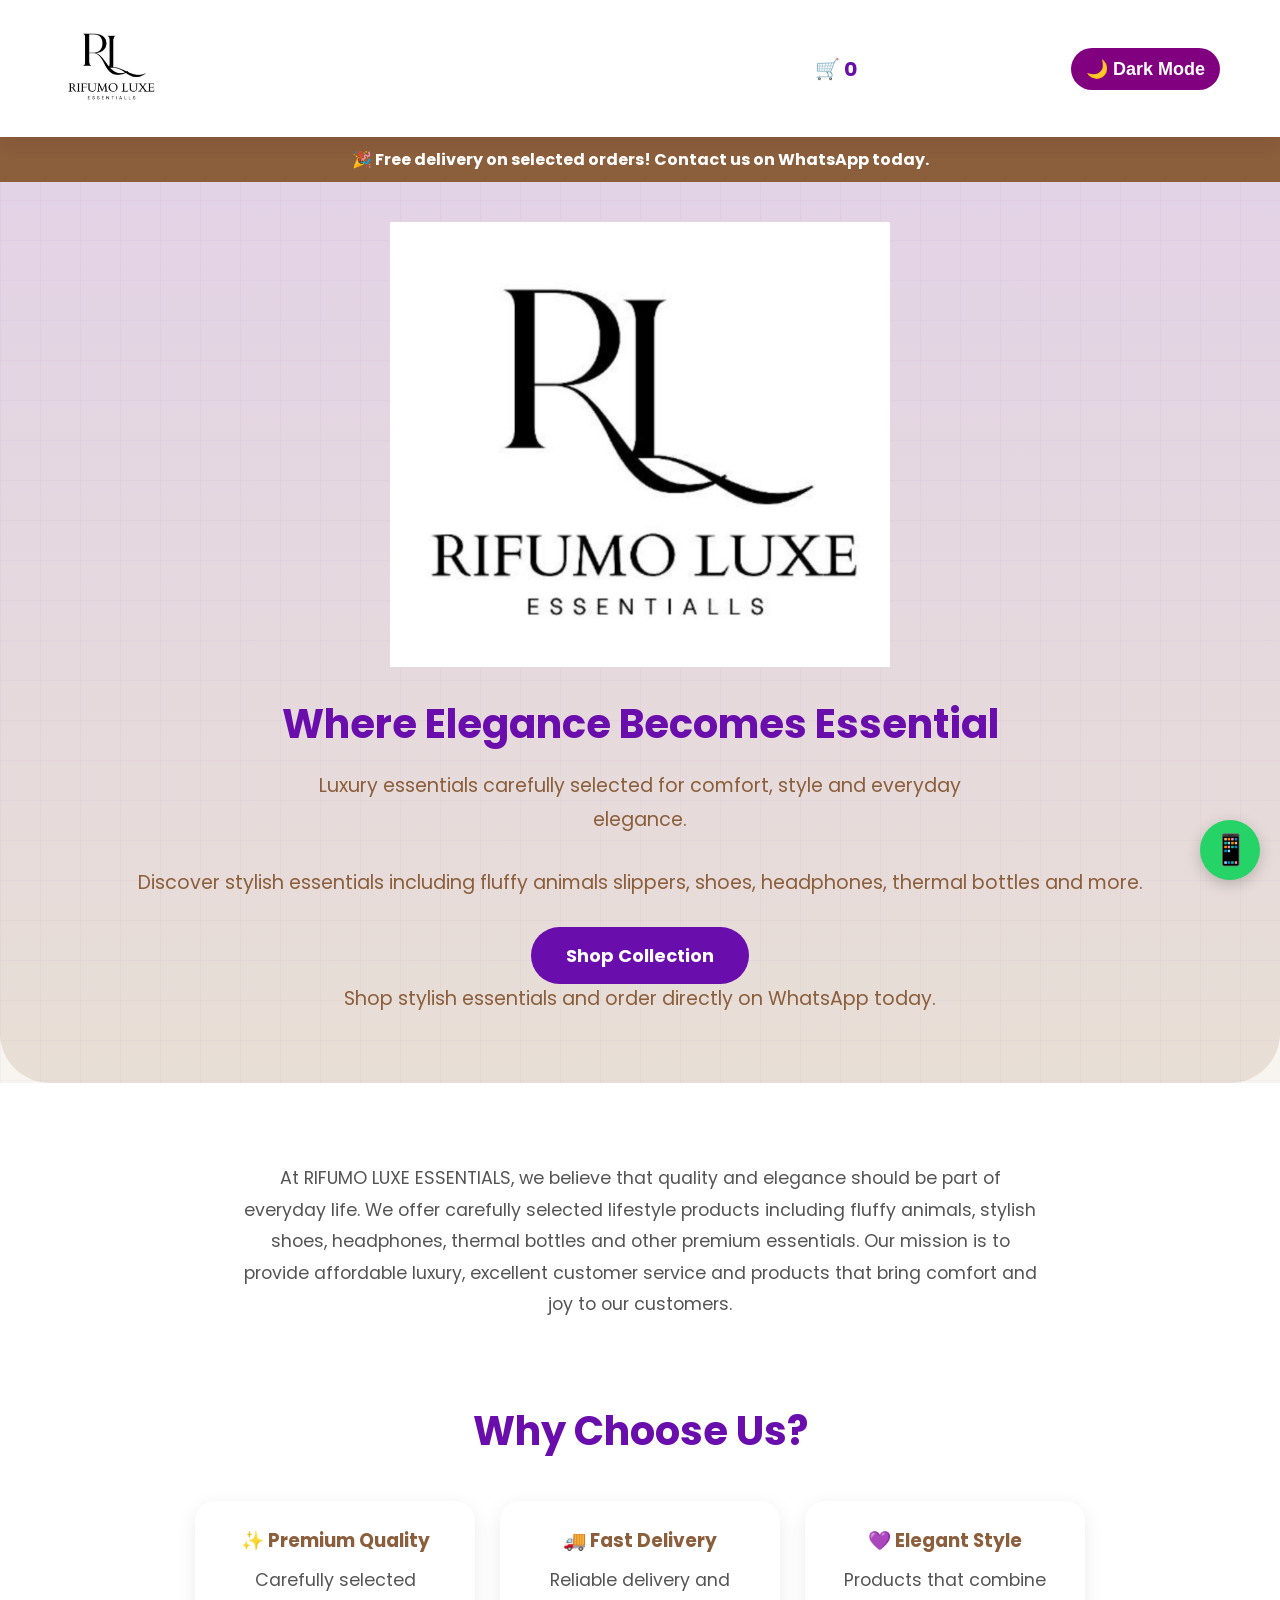
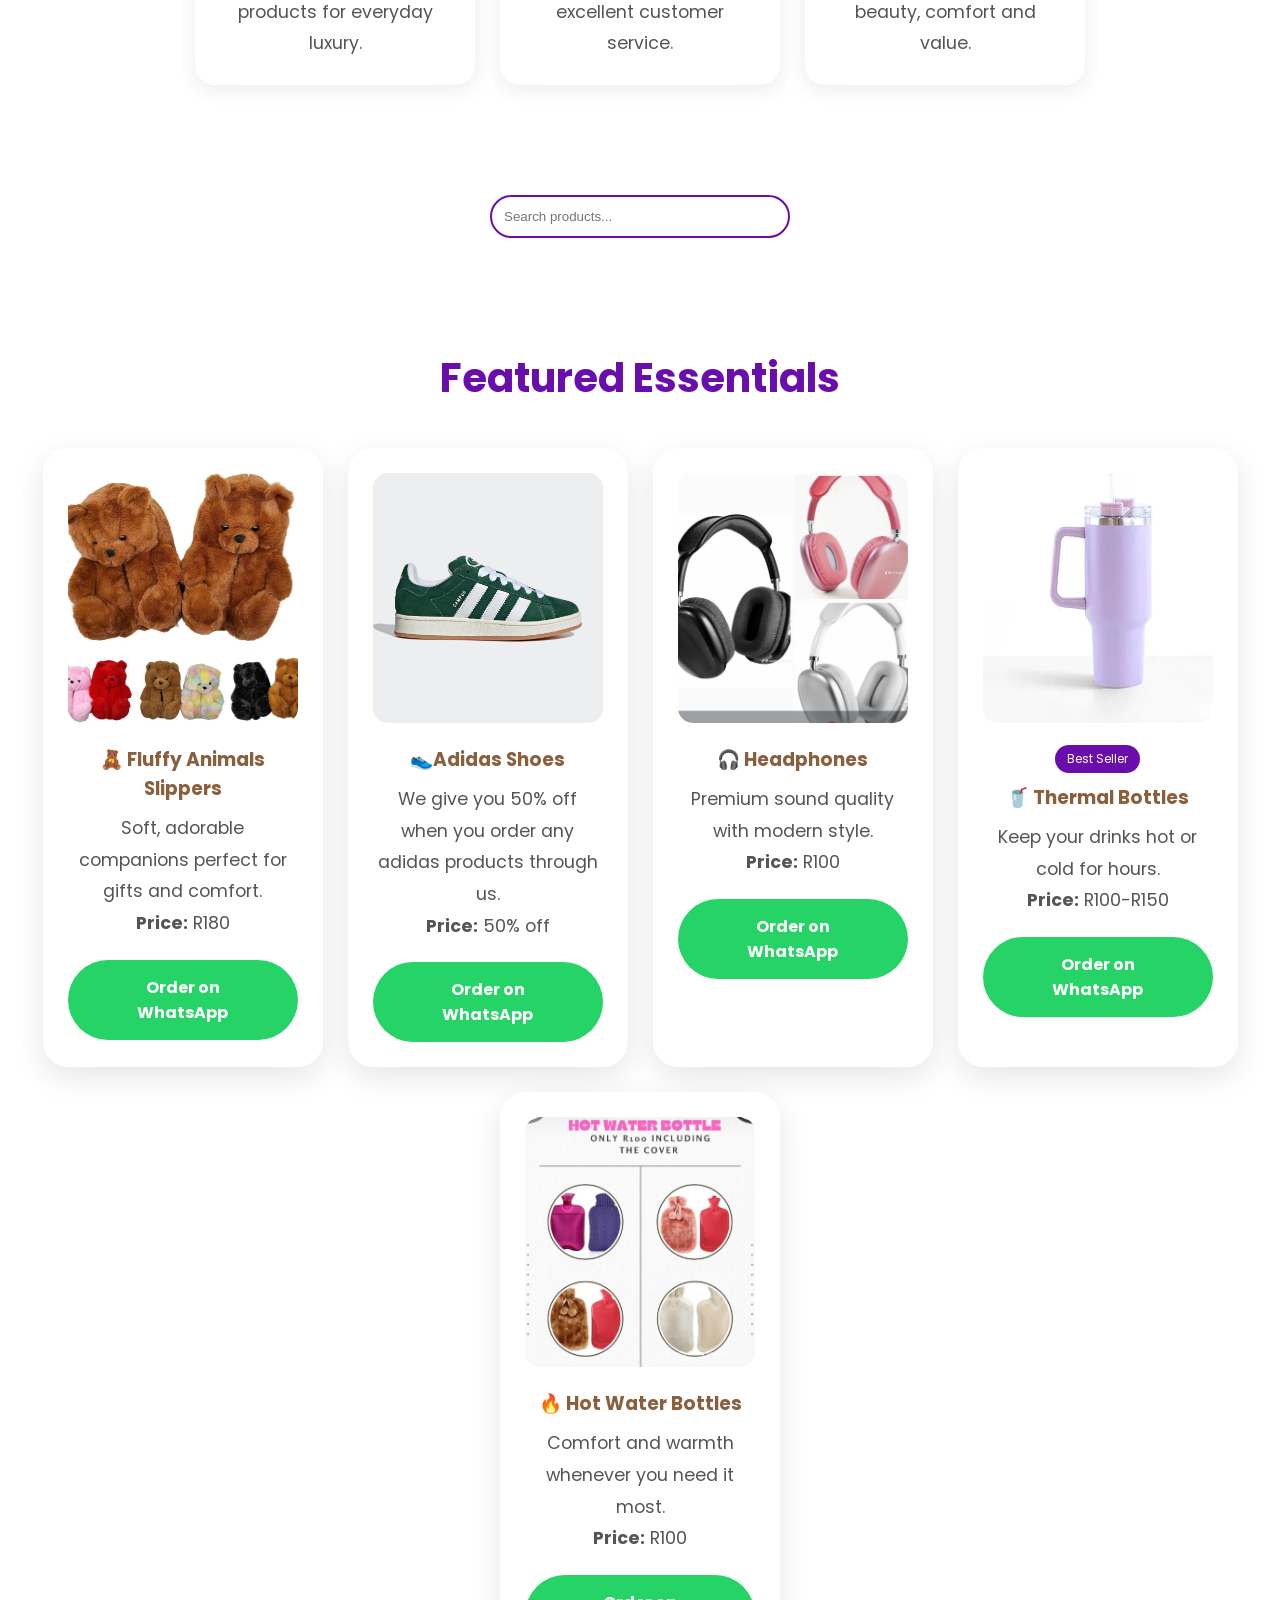
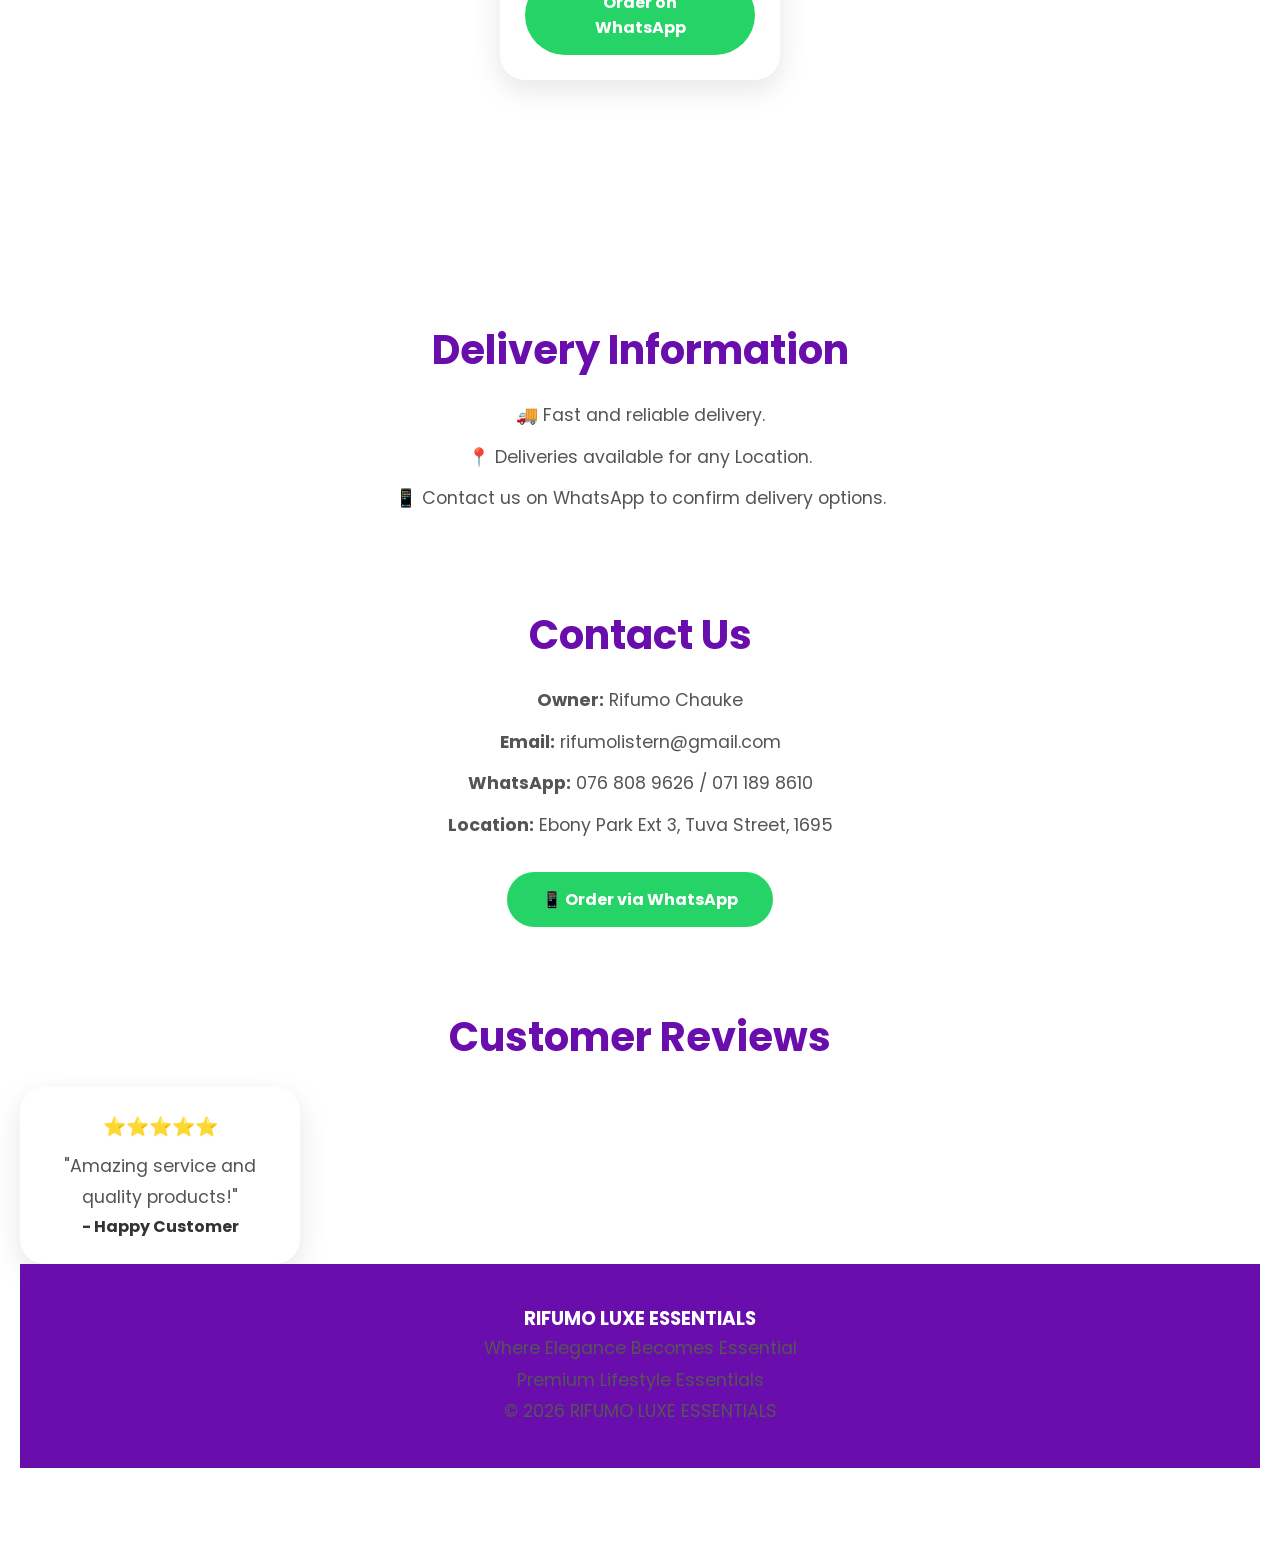
==== commit 6bfe9197: "Update index.html" ====
--- a/index.html
+++ b/index.html
@@ -6,6 +6,8 @@
     <meta name="viewport" content="width=device-width, initial-scale=1.0">
     <title>RIFUMO LUXE ESSENTIALS</title>
     <link rel="stylesheet" href="style.css">
+    <link rel="manifest" href="manifest.json">
+<meta name="theme-color" content="#800080">
 </head>
 <body>
 
--- a/style.css
+++ b/style.css
@@ -250,6 +250,61 @@
 .checkout-btn:hover{
     transform:scale(1.05);
 }
+
+/* MOBILE MENU */
+
+.menu-toggle{
+    display: none;
+    font-size: 30px;
+    cursor: pointer;
+    color: white;
+}
+
+#nav-links{
+    display: flex;
+    list-style: none;
+    gap: 20px;
+}
+
+#nav-links li{
+    list-style: none;
+}
+
+#nav-links a{
+    text-decoration: none;
+    color: white;
+    font-weight: bold;
+}
+
+@media (max-width: 768px){
+
+    nav{
+        flex-wrap: wrap;
+    }
+
+    .menu-toggle{
+        display: block;
+    }
+
+    #nav-links{
+        display: none;
+        flex-direction: column;
+        width: 100%;
+        text-align: center;
+        margin-top: 20px;
+        background: purple;
+        padding: 20px 0;
+        border-radius: 10px;
+    }
+
+    #nav-links.active{
+        display: flex;
+    }
+
+    #nav-links li{
+        margin: 10px 0;
+    }
+}
 /* ABOUT US */
 
 .about{
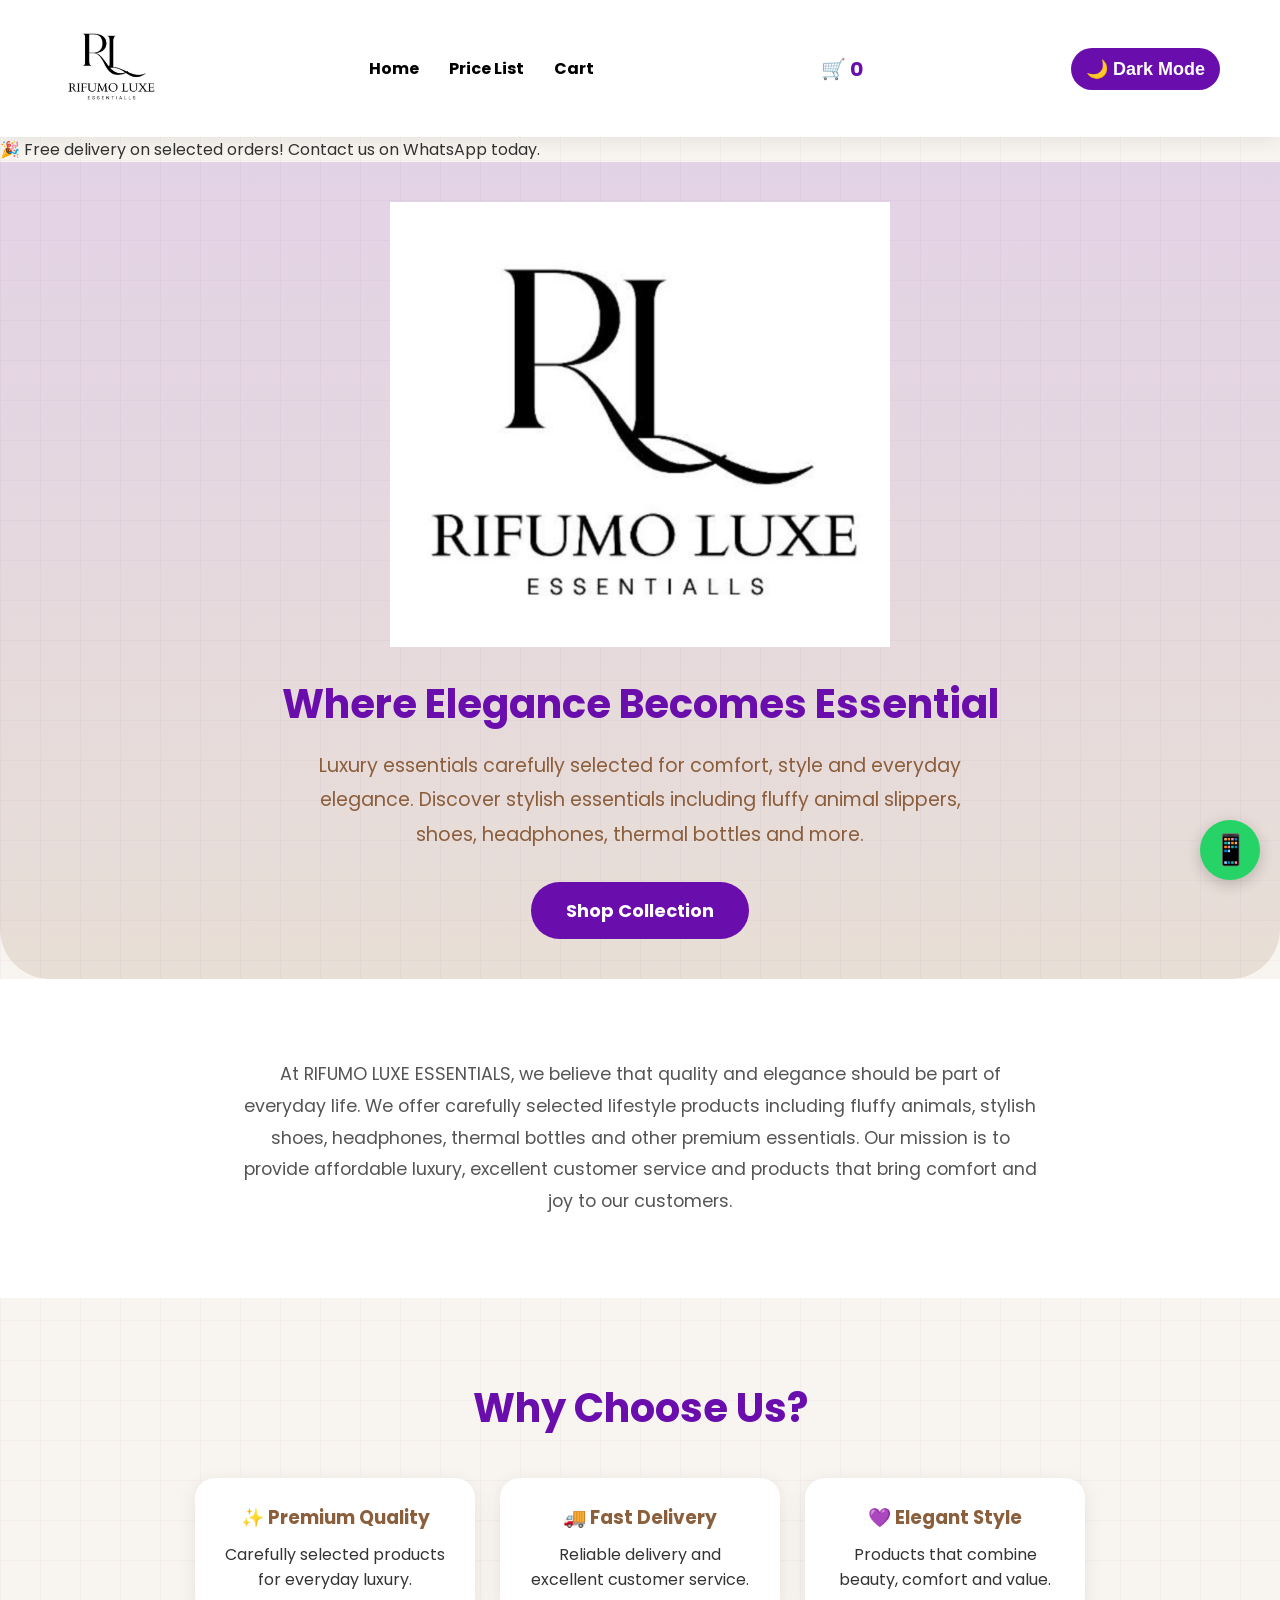
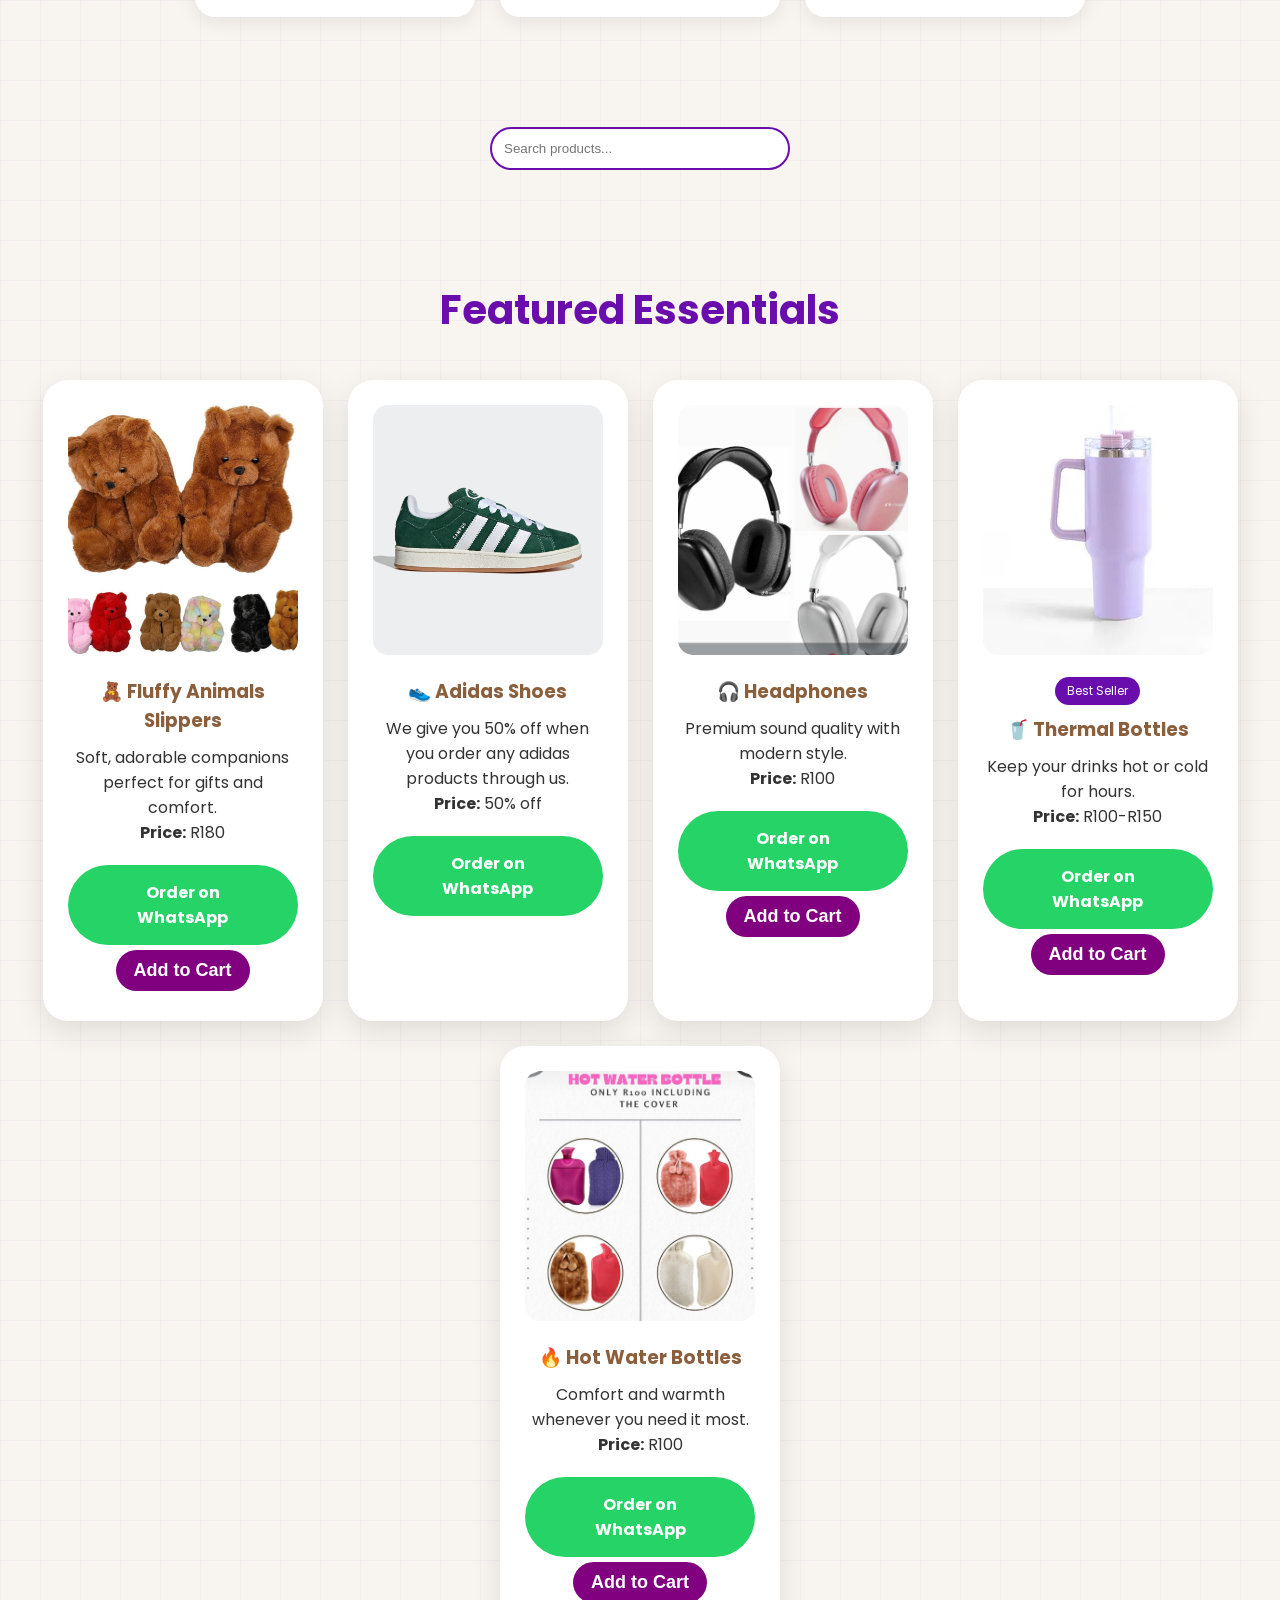
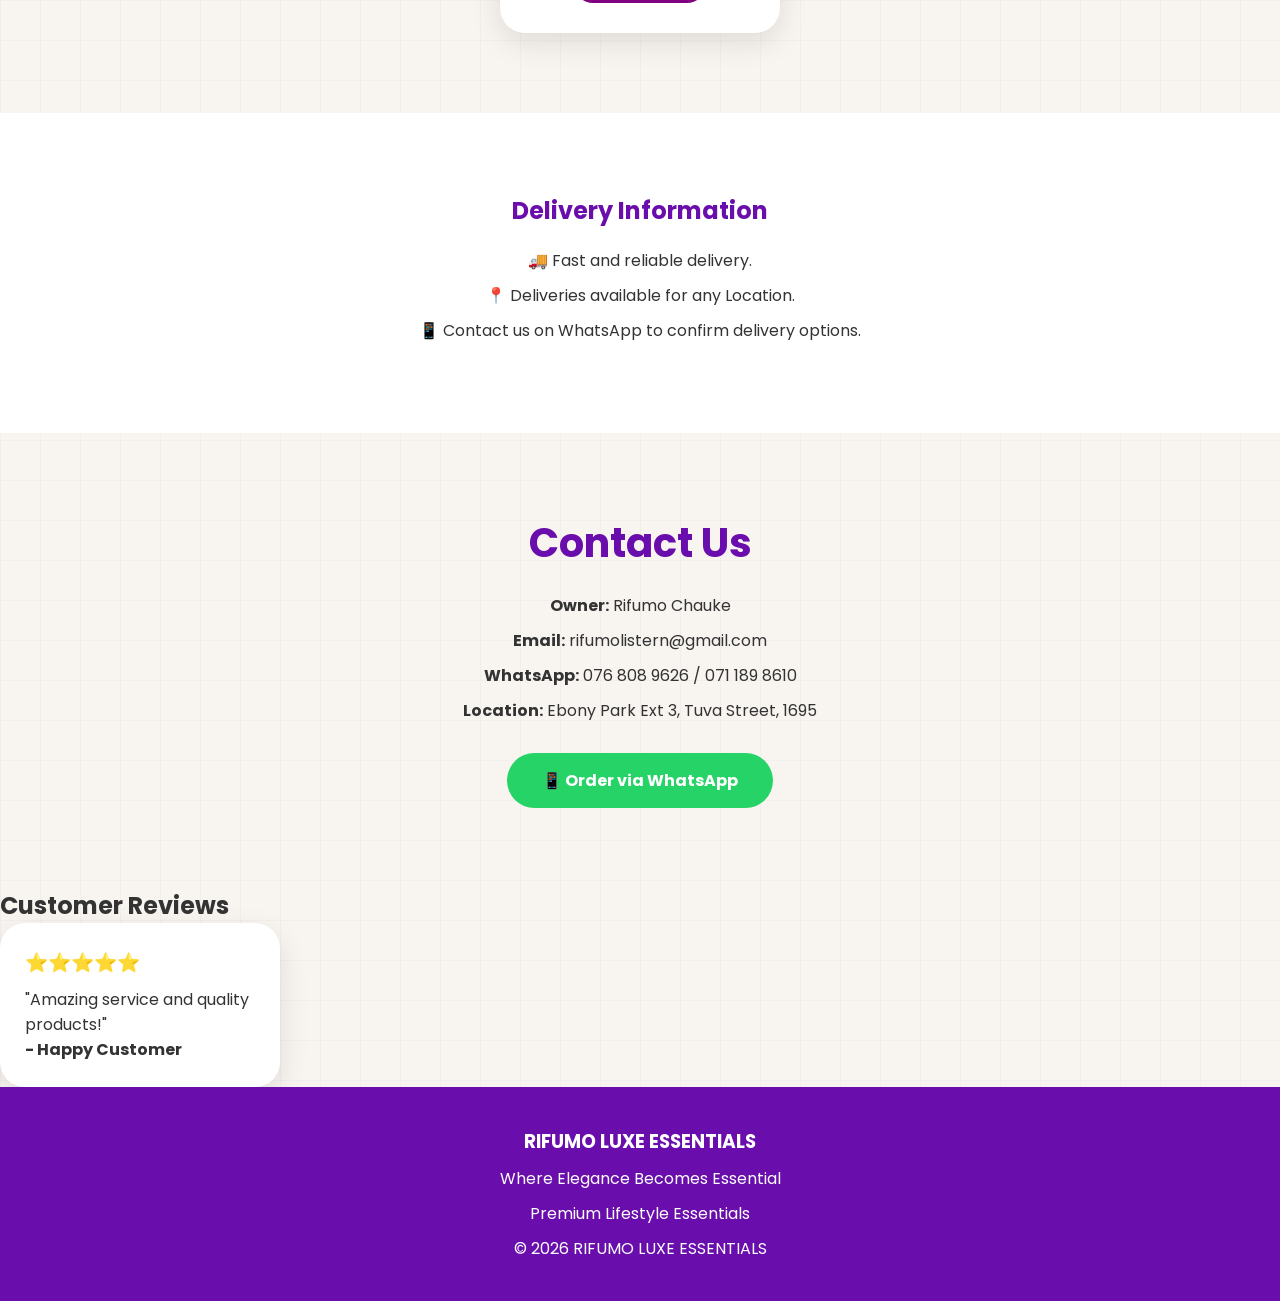
==== commit 95dde759: "Update index.html" ====
--- a/index.html
+++ b/index.html
@@ -7,63 +7,71 @@
     <title>RIFUMO LUXE ESSENTIALS</title>
     <link rel="stylesheet" href="style.css">
     <link rel="manifest" href="manifest.json">
-<meta name="theme-color" content="#800080">
+    <meta name="theme-color" content="#6D28D9">
 </head>
 <body>
 
     <!-- Navigation -->
- <nav>
-
-    <div class="logo">
-        <img src="logo.jpg.jpeg" alt="RIFUMO LUXE ESSENTIALS Logo">
+    <nav>
+
+        <div class="logo">
+            <img src="logo.jpg.jpeg" alt="RIFUMO LUXE ESSENTIALS Logo">
+        </div>
+
+        <div class="menu-toggle" id="menu-toggle">
+            ☰
+        </div>
+
+        <ul id="nav-links">
+            <li><a href="index.html">Home</a></li>
+            <li><a href="pricelist.html">Price List</a></li>
+            <li><a href="cart.html">Cart</a></li>
+        </ul>
+
+        <div class="cart-icon">
+            🛒 <span id="cart-count">0</span>
+        </div>
+
+        <button id="theme-toggle">🌙 Dark Mode</button>
+
+    </nav>
+
+    <div class="offer-banner">
+        🎉 Free delivery on selected orders! Contact us on WhatsApp today.
     </div>
 
-    <div class="menu-toggle" id="menu-toggle">
-        ☰
-    </div>
-
-    <ul id="nav-links">
-        <li><a href="index.html">Home</a></li>
-        <li><a href="pricelist.html">Price List</a></li>
-        <li><a href="cart.html">Cart</a></li>
-    </ul>
-
-    <div class="cart-icon">
-        🛒 <span id="cart-count">0</span>
-    </div>
-
-    <button id="theme-toggle">🌙 Dark Mode</button>
-
-</nav>
-<div class="offer-banner">
-    🎉 Free delivery on selected orders! Contact us on WhatsApp today.
-</div>
     <!-- Hero -->
-<section class="hero">
-
-    <div class="hero-content">
-
-        <img src="logo.jpg.jpeg" alt="Logo" class="hero-logo">
-
-        <h2>Where Elegance Becomes Essential</h2>
-<p class="welcome-text">
-Luxury essentials carefully selected for comfort, style and everyday elegance.
-</p>
+    <section class="hero">
+
+        <div class="hero-content">
+
+            <img src="logo.jpg.jpeg" alt="Logo" class="hero-logo">
+
+            <h2>Where Elegance Becomes Essential</h2>
+
+            <p class="welcome-text">
+                Luxury essentials carefully selected for comfort, style and everyday elegance.
+                Discover stylish essentials including fluffy animal slippers, shoes, headphones,
+                thermal bottles and more.
+            </p>
+
+            <a href="pricelist.html" class="btn">Shop Collection</a>
+
+        </div>
+
+    </section>
+
+    <!-- About -->
+    <section class="about">
         <p>
-            Discover stylish essentials including fluffy animals slippers,
-            shoes, headphones, thermal bottles and more.
+            At RIFUMO LUXE ESSENTIALS, we believe that quality and elegance should be part of
+            everyday life. We offer carefully selected lifestyle products including fluffy animals,
+            stylish shoes, headphones, thermal bottles and other premium essentials. Our mission is
+            to provide affordable luxury, excellent customer service and products that bring comfort
+            and joy to our customers.
         </p>
-
-        <a href="pricelist.html" class="btn">Shop Collection</a>
-<p>Shop stylish essentials and order directly on WhatsApp today.</p>
-    </div>
-
-</section>
-<section class="about">
-
-  <p>
-At RIFUMO LUXE ESSENTIALS, we believe that quality and elegance should be part of everyday life. We offer carefully selected lifestyle products including fluffy animals, stylish shoes, headphones, thermal bottles and other premium essentials. Our mission is to provide affordable luxury, excellent customer service and products that bring comfort and joy to our customers.
-</p>
+    </section>
+
     <!-- Why Choose Us -->
     <section class="why-us">
 
@@ -89,84 +97,96 @@
         </div>
 
     </section>
-    
-<div class="search-box">
-    <input type="text" id="searchInput" placeholder="Search products...">
-</div>
-    
+
+    <div class="search-box">
+        <input type="text" id="searchInput" placeholder="Search products...">
+    </div>
+
     <!-- Products -->
     <section class="products" id="products">
 
-    <h2>Featured Essentials</h2>
-
-    <div class="product-grid">
-
-        <div class="card product-card">
-            <img src="fluffy-animal.jpg.jpg" alt="Fluffy Animal Slippers">
-            <h3>🧸 Fluffy Animals Slippers</h3>
-            <p>Soft, adorable companions perfect for gifts and comfort.</p>
-<p><strong>Price:</strong> R180</p>
-            <a href="https://wa.me/27662553806?text=Hello%20RIFUMO%20LUXE%20ESSENTIALS,%20I%20am%20interested%20in%20the%20Fluffy%20Animals%20Slippers." class="whatsapp-btn">
-                Order on WhatsApp
-            </a>
-        </div>
-
-        <div class="card product-card">
-            <img src="shoes.jpg.jpg" alt="Adidas Shoes">
-            <h3>👟Adidas Shoes</h3>
-            <p>We give you 50% off when you order any adidas products through us.</p>
-<p><strong>Price:</strong> 50% off</p>
-            <a href="https://wa.me/27656790675?text=Hello%20RIFUMO%20LUXE%20ESSENTIALS,%20I%20am%20interested%20in%20the%20Shoes." class="whatsapp-btn">
-                Order on WhatsApp
-            </a>
-        </div>
-
-        <div class="card product-card">
-            <img src="headphones.jpg.jpg" alt="Headphones">
-            <h3>🎧 Headphones</h3>
-            <p>Premium sound quality with modern style.</p>
-<p><strong>Price:</strong> R100</p>
-            <a href="https://wa.me/27711898610?text=Hello%20RIFUMO%20LUXE%20ESSENTIALS,%20I%20am%20interested%20in%20the%20Headphones." class="whatsapp-btn">
-                Order on WhatsApp
-            </a>
-        </div>
-
-        <div class="card product-card">
-            <img src="thermal-bottle.jpg.webp" alt="Thermal Bottle">
-            <span class="badge">Best Seller</span>
-            <h3>🥤 Thermal Bottles</h3>
-            <p>Keep your drinks hot or cold for hours.</p>
-<p><strong>Price:</strong> R100-R150</p>
-            <a href="https://wa.me/27711898610?text=Hello%20RIFUMO%20LUXE%20ESSENTIALS,%20I%20am%20interested%20in%20the%20Thermal%20Bottle." class="whatsapp-btn">
-                Order on WhatsApp
-            </a>
-        </div>
-
-        <div class="card product-card">
-            <img src="hot-water-bottle.jpg.jpg" alt="Hot Water Bottle">
-            <h3>🔥 Hot Water Bottles</h3>
-            <p>Comfort and warmth whenever you need it most.</p>
-<p><strong>Price:</strong> R100</p>
-            <a href="https://wa.me/27768089626?text=Hello%20RIFUMO%20LUXE%20ESSENTIALS,%20I%20am%20interested%20in%20the%20Hot%20Water%20Bottle." class="whatsapp-btn">
-                Order on WhatsApp
-            </a>
-        </div>
-
-    </div>
-
-</section>
+        <h2>Featured Essentials</h2>
+
+        <div class="product-grid">
+
+            <div class="card product-card">
+                <img src="fluffy-animal.jpg.jpg" alt="Fluffy Animal Slippers">
+                <h3>🧸 Fluffy Animals Slippers</h3>
+                <p>Soft, adorable companions perfect for gifts and comfort.</p>
+                <p><strong>Price:</strong> R180</p>
+                <a href="https://wa.me/27662553806?text=Hello%20RIFUMO%20LUXE%20ESSENTIALS,%20I%20am%20interested%20in%20the%20Fluffy%20Animals%20Slippers." class="whatsapp-btn">
+                    Order on WhatsApp
+                </a>
+                <button class="cart-btn" onclick="addToCart('Fluffy Animals Slippers')">
+                    Add to Cart
+                </button>
+            </div>
+
+            <div class="card product-card">
+                <img src="shoes.jpg.jpg" alt="Adidas Shoes">
+                <h3>👟 Adidas Shoes</h3>
+                <p>We give you 50% off when you order any adidas products through us.</p>
+                <p><strong>Price:</strong> 50% off</p>
+                <a href="https://wa.me/27656790675?text=Hello%20RIFUMO%20LUXE%20ESSENTIALS,%20I%20am%20interested%20in%20the%20Shoes." class="whatsapp-btn">
+                    Order on WhatsApp
+                </a>
+            </div>
+
+            <div class="card product-card">
+                <img src="headphones.jpg.jpg" alt="Headphones">
+                <h3>🎧 Headphones</h3>
+                <p>Premium sound quality with modern style.</p>
+                <p><strong>Price:</strong> R100</p>
+                <a href="https://wa.me/27711898610?text=Hello%20RIFUMO%20LUXE%20ESSENTIALS,%20I%20am%20interested%20in%20the%20Headphones." class="whatsapp-btn">
+                    Order on WhatsApp
+                </a>
+                <button class="cart-btn" onclick="addToCart('Headphones')">
+                    Add to Cart
+                </button>
+            </div>
+
+            <div class="card product-card">
+                <img src="thermal-bottle.jpg.webp" alt="Thermal Bottle">
+                <span class="badge">Best Seller</span>
+                <h3>🥤 Thermal Bottles</h3>
+                <p>Keep your drinks hot or cold for hours.</p>
+                <p><strong>Price:</strong> R100-R150</p>
+                <a href="https://wa.me/27711898610?text=Hello%20RIFUMO%20LUXE%20ESSENTIALS,%20I%20am%20interested%20in%20the%20Thermal%20Bottle." class="whatsapp-btn">
+                    Order on WhatsApp
+                </a>
+                <button class="cart-btn" onclick="addToCart('Thermal Bottles')">
+                    Add to Cart
+                </button>
+            </div>
+
+            <div class="card product-card">
+                <img src="hot-water-bottle.jpg.jpg" alt="Hot Water Bottle">
+                <h3>🔥 Hot Water Bottles</h3>
+                <p>Comfort and warmth whenever you need it most.</p>
+                <p><strong>Price:</strong> R100</p>
+                <a href="https://wa.me/27768089626?text=Hello%20RIFUMO%20LUXE%20ESSENTIALS,%20I%20am%20interested%20in%20the%20Hot%20Water%20Bottle." class="whatsapp-btn">
+                    Order on WhatsApp
+                </a>
+                <button class="cart-btn" onclick="addToCart('Hot Water Bottles')">
+                    Add to Cart
+                </button>
+            </div>
+
+        </div>
+
+    </section>
+
+    <!-- Delivery -->
+    <section class="delivery">
+        <h2>Delivery Information</h2>
+        <p>🚚 Fast and reliable delivery.</p>
+        <p>📍 Deliveries available for any Location.</p>
+        <p>📱 Contact us on WhatsApp to confirm delivery options.</p>
+    </section>
 
     <!-- Contact -->
     <section class="contact" id="contact">
-<section class="delivery">
-
-    <h2>Delivery Information</h2>
-
-    <p>🚚 Fast and reliable delivery.</p>
-    <p>📍 Deliveries available for any Location.</p>
-    <p>📱 Contact us on WhatsApp to confirm delivery options.</p>
-
-</section>
+
         <h2>Contact Us</h2>
 
         <p><strong>Owner:</strong> Rifumo Chauke</p>
@@ -182,29 +202,34 @@
         </a>
 
     </section>
-<section class="reviews">
-
-    <h2>Customer Reviews</h2>
-
-    <div class="card">
-        <h3>⭐⭐⭐⭐⭐</h3>
-        <p>"Amazing service and quality products!"</p>
-        <strong>- Happy Customer</strong>
-    </div>
-
-</section>
+
+    <!-- Reviews -->
+    <section class="reviews">
+
+        <h2>Customer Reviews</h2>
+
+        <div class="card">
+            <h3>⭐⭐⭐⭐⭐</h3>
+            <p>"Amazing service and quality products!"</p>
+            <strong>- Happy Customer</strong>
+        </div>
+
+    </section>
+
     <!-- Footer -->
     <footer>
 
         <h3>RIFUMO LUXE ESSENTIALS</h3>
-<p>Where Elegance Becomes Essential</p>
-<p>Premium Lifestyle Essentials</p>
-<p>&copy; 2026 RIFUMO LUXE ESSENTIALS</p>
+        <p>Where Elegance Becomes Essential</p>
+        <p>Premium Lifestyle Essentials</p>
+        <p>&copy; 2026 RIFUMO LUXE ESSENTIALS</p>
 
     </footer>
-<a href="https://wa.me/27768089626" class="floating-whatsapp">
-    📱
-</a>
+
+    <a href="https://wa.me/27768089626" class="floating-whatsapp">
+        📱
+    </a>
+
     <script src="script.js"></script>
 </body>
 </html>
--- a/style.css
+++ b/style.css
@@ -14,14 +14,16 @@
     color:#333333;
 }
 
-/* NAVIGATION */
+/* ===========================
+   NAVIGATION
+=========================== */
 
 nav{
     display:flex;
     justify-content:space-between;
     align-items:center;
     padding:20px 60px;
-    background:white;
+    background:#fff;
     position:sticky;
     top:0;
     z-index:1000;
@@ -33,85 +35,205 @@
     width:auto;
 }
 
-nav ul{
+/* Navigation Menu */
+
+#nav-links{
     display:flex;
+    align-items:center;
     list-style:none;
     gap:30px;
 }
 
-nav a{
+#nav-links li{
+    list-style:none;
+}
+
+#nav-links a{
     text-decoration:none;
-    color:#333333;
-    font-weight:bold;
-    transition:0.3s;
-}
-
-nav a:hover{
-    color:#6A0DAD;
-}
-.offer-banner{
-    background:#8B5E3C;
-    color:white;
-    text-align:center;
-    padding:10px;
-    font-weight:bold;
-}
-
-.price-intro{
-    text-align:center;
-    color:#666;
-    margin-bottom:40px;
-    font-size:18px;
-}
-/* Dark/Light Mode Button */
+    color:#000;
+    font-weight:bold;
+    font-size:16px;
+    transition:0.3s ease;
+}
+
+#nav-links a:hover{
+    color:#6A0DAD;
+}
+
+/* Cart */
+
+.cart-icon{
+    font-size:20px;
+    font-weight:bold;
+    color:#6A0DAD;
+    margin-left:20px;
+}
+
+/* Theme Button */
 
 #theme-toggle{
-    background: purple;
-    color: white;
-    border: none;
-    padding: 10px 15px;
-    border-radius: 25px;
-    cursor: pointer;
-    font-weight: bold;
+    background:#6A0DAD;
+    color:#fff;
+    border:none;
+    padding:10px 15px;
+    border-radius:25px;
+    cursor:pointer;
+    font-weight:bold;
+    transition:.3s;
 }
 
 #theme-toggle:hover{
-    transform: scale(1.05);
-}
-
-/* Dark Mode Styles */
+    transform:scale(1.05);
+}
+
+/* Mobile Menu Icon */
+
+.menu-toggle{
+    display:none;
+    font-size:30px;
+    cursor:pointer;
+    color:#000;
+}
+
+/* ===========================
+   DARK MODE
+=========================== */
+
+.dark-mode nav{
+    background:#1e1e1e;
+}
+
+.dark-mode #nav-links a{
+    color:#fff;
+}
+
+.dark-mode #nav-links a:hover{
+    color:#d8b4fe;
+}
+
+.dark-mode .menu-toggle{
+    color:#fff;
+}
+
+/* ===========================
+   MOBILE
+=========================== */
+
+@media(max-width:768px){
+
+    nav{
+        flex-wrap:wrap;
+        padding:20px;
+    }
+
+    .menu-toggle{
+        display:block;
+    }
+
+    #nav-links{
+        display:none;
+        flex-direction:column;
+        width:100%;
+        margin-top:20px;
+        background:#6A0DAD;
+        border-radius:10px;
+        padding:20px 0;
+    }
+
+    #nav-links.active{
+        display:flex;
+    }
+
+    #nav-links li{
+        margin:10px 0;
+    }
+
+    /* White links on the purple mobile menu */
+    #nav-links a{
+        color:#fff;
+    }
+
+    .cart-icon{
+        margin-top:15px;
+    }
+}
+
+/* ===========================
+   DARK MODE (WHOLE WEBSITE)
+=========================== */
 
 .dark-mode{
-    background: #121212;
-    color: white;
-}
-
-.dark-mode header{
-    background: #1e1e1e;
-}
-
+    background:#121212;
+    color:#ffffff;
+}
+
+.dark-mode body{
+    background:#121212;
+    color:#ffffff;
+}
+
+.dark-mode .hero{
+    background:linear-gradient(
+        rgba(106,13,173,0.25),
+        rgba(139,94,60,0.25)
+    );
+}
+
+.dark-mode .about,
+.dark-mode .delivery,
+.dark-mode .card,
 .dark-mode nav{
-    background: #1e1e1e;
-}
-
-.dark-mode .card{
-    background: #222;
-    color: white;
+    background:#1e1e1e;
+}
+
+.dark-mode .why-card{
+    background:#222;
+}
+
+.dark-mode p,
+.dark-mode h1,
+.dark-mode h2,
+.dark-mode h3,
+.dark-mode span,
+.dark-mode label{
+    color:#ffffff;
+}
+
+.dark-mode .hero h2,
+.dark-mode .products h2,
+.dark-mode .about h2,
+.dark-mode .why-us h2,
+.dark-mode .contact h2,
+.dark-mode .delivery h2{
+    color:#d8b4fe;
+}
+
+.dark-mode .hero p,
+.dark-mode .about p,
+.dark-mode .delivery p,
+.dark-mode .price-intro{
+    color:#dddddd;
+}
+
+.dark-mode input{
+    background:#333;
+    color:#fff;
+    border:1px solid #666;
 }
 
 .dark-mode footer{
-    background: #1e1e1e;
-    color: white;
-}
-
-.dark-mode input{
-    background: #333;
-    color: white;
-    border: 1px solid #555;
-}
-
-.dark-mode a{
-    color: #d8b4fe;
+    background:#111;
+    color:#fff;
+}
+
+.dark-mode .search-box input{
+    background:#2a2a2a;
+    color:#fff;
+    border:2px solid #6A0DAD;
+}
+
+.dark-mode .cart-icon{
+    color:#d8b4fe;
 }
 /* HERO */
 
@@ -251,60 +373,7 @@
     transform:scale(1.05);
 }
 
-/* MOBILE MENU */
-
-.menu-toggle{
-    display: none;
-    font-size: 30px;
-    cursor: pointer;
-    color: white;
-}
-
-#nav-links{
-    display: flex;
-    list-style: none;
-    gap: 20px;
-}
-
-#nav-links li{
-    list-style: none;
-}
-
-#nav-links a{
-    text-decoration: none;
-    color: white;
-    font-weight: bold;
-}
-
-@media (max-width: 768px){
-
-    nav{
-        flex-wrap: wrap;
-    }
-
-    .menu-toggle{
-        display: block;
-    }
-
-    #nav-links{
-        display: none;
-        flex-direction: column;
-        width: 100%;
-        text-align: center;
-        margin-top: 20px;
-        background: purple;
-        padding: 20px 0;
-        border-radius: 10px;
-    }
-
-    #nav-links.active{
-        display: flex;
-    }
-
-    #nav-links li{
-        margin: 10px 0;
-    }
-}
+
 /* ABOUT US */
 
 .about{
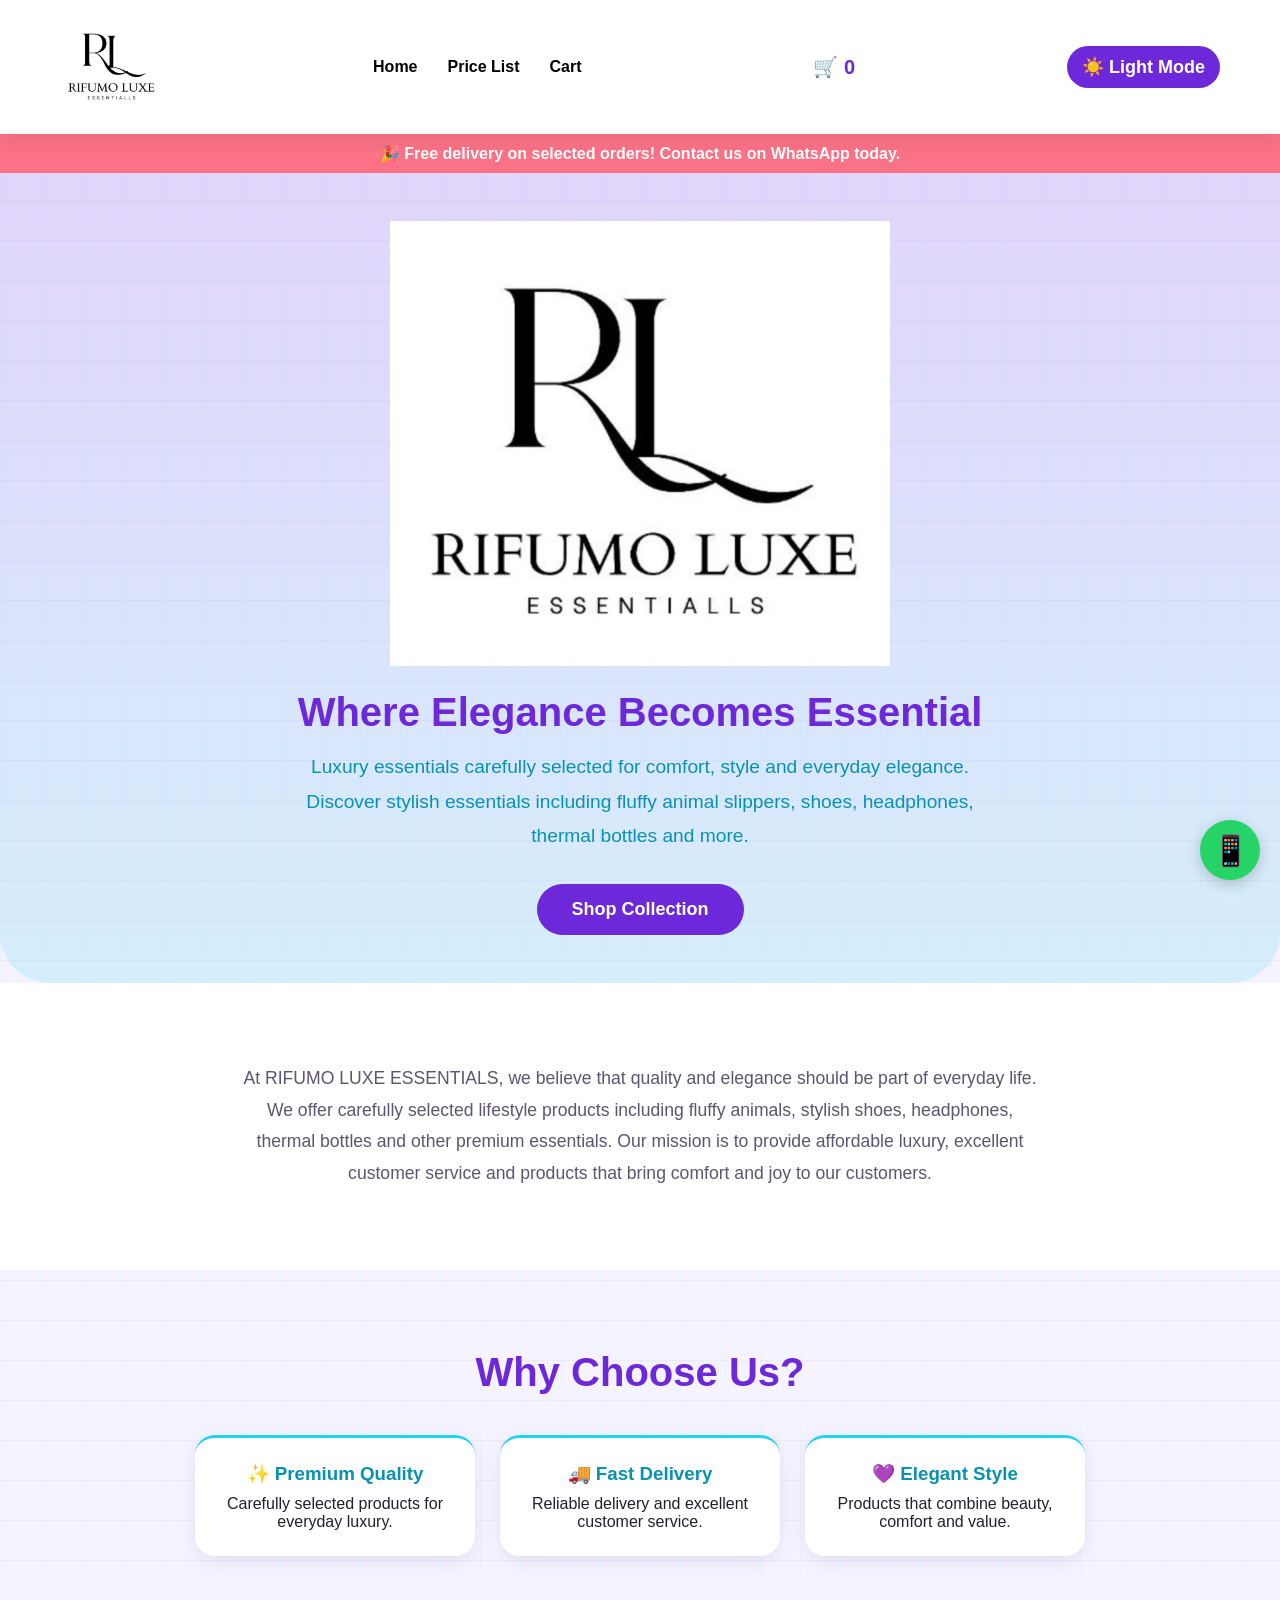
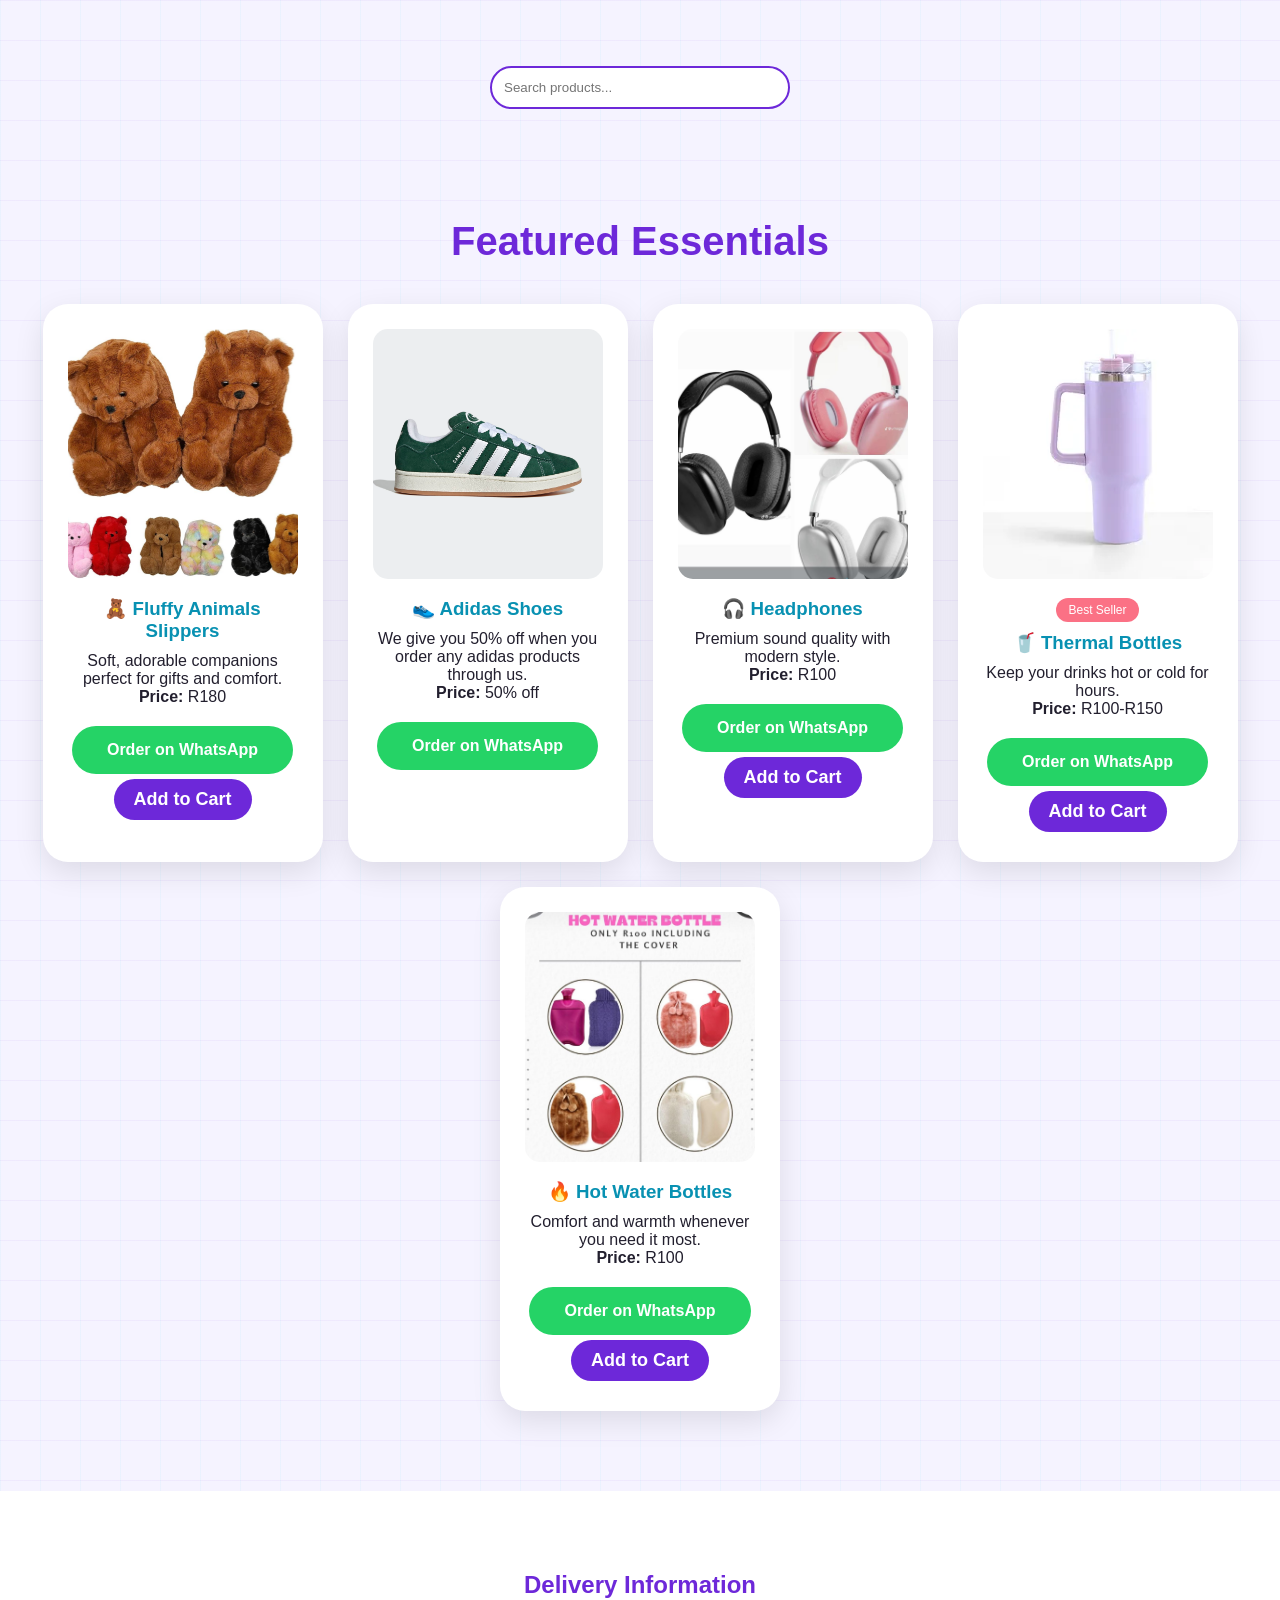
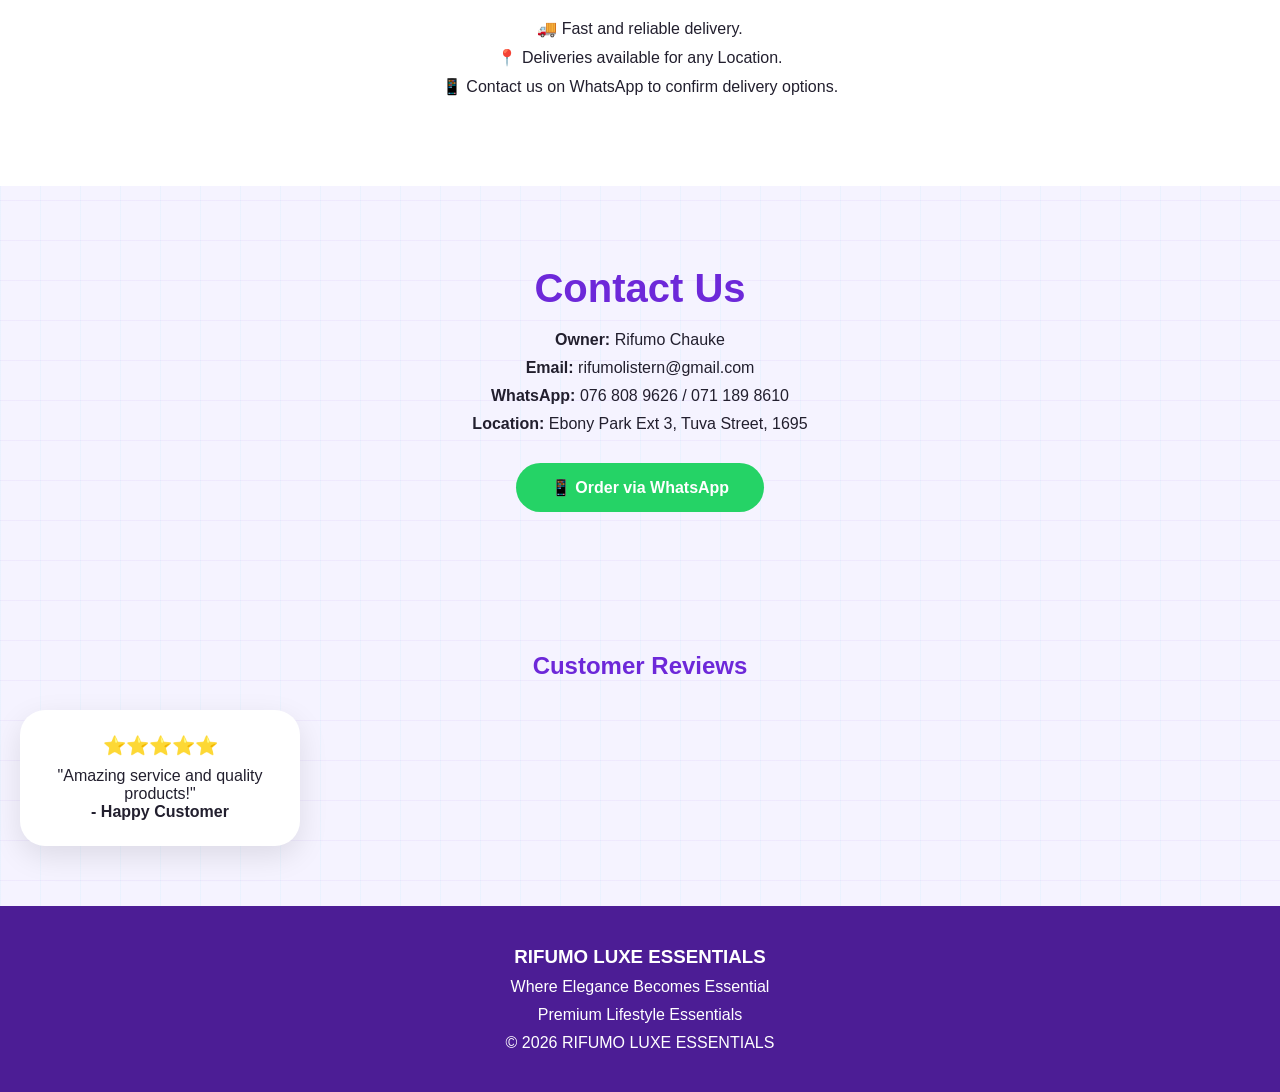
==== commit 86280acf: "Update index.html" ====
--- a/index.html
+++ b/index.html
@@ -1,13 +1,13 @@
 <!DOCTYPE html>
 <html lang="en">
 <head>
-    <link href="https://fonts.googleapis.com/css2?family=Poppins:wght@300;400;600;700&display=swap" rel="stylesheet">
+    <link href="https://fonts.googleapis.com/css2?family=Space+Grotesk:wght@400;500;600;700&family=Inter:wght@300;400;500;600;700&display=swap" rel="stylesheet">
     <meta charset="UTF-8">
     <meta name="viewport" content="width=device-width, initial-scale=1.0">
     <title>RIFUMO LUXE ESSENTIALS</title>
     <link rel="stylesheet" href="style.css">
     <link rel="manifest" href="manifest.json">
-    <meta name="theme-color" content="#6D28D9">
+    <meta name="theme-color" content="#0A0C16">
 </head>
 <body>
 
@@ -32,7 +32,7 @@
             🛒 <span id="cart-count">0</span>
         </div>
 
-        <button id="theme-toggle">🌙 Dark Mode</button>
+        <button id="theme-toggle">☀️ Light Mode</button>
 
     </nav>
 
@@ -47,15 +47,19 @@
 
             <img src="logo.jpg.jpeg" alt="Logo" class="hero-logo">
 
-            <h2>Where Elegance Becomes Essential</h2>
-
-            <p class="welcome-text">
-                Luxury essentials carefully selected for comfort, style and everyday elegance.
-                Discover stylish essentials including fluffy animal slippers, shoes, headphones,
-                thermal bottles and more.
-            </p>
-
-            <a href="pricelist.html" class="btn">Shop Collection</a>
+            <div class="hero-text">
+
+                <h2>Where Elegance Becomes Essential</h2>
+
+                <p class="welcome-text">
+                    Luxury essentials carefully selected for comfort, style and everyday elegance.
+                    Discover stylish essentials including fluffy animal slippers, shoes, headphones,
+                    thermal bottles and more.
+                </p>
+
+                <a href="pricelist.html" class="btn">Shop Collection</a>
+
+            </div>
 
         </div>
 
--- a/style.css
+++ b/style.css
@@ -4,14 +4,34 @@
     box-sizing:border-box;
 }
 
+:root{
+    /* Core "cool luxe" palette */
+    --purple:#6D28D9;
+    --purple-dark:#4C1D95;
+    --cyan:#22D3EE;
+    --cyan-dark:#0891B2;
+    --coral:#FB7185;
+    --whatsapp:#25D366;
+
+    --bg:#F5F3FF;
+    --text:#221F2E;
+    --text-soft:#5B5570;
+
+    /* Dark mode */
+    --dark-bg:#0D0B1A;
+    --dark-card:#1A1730;
+    --dark-heading:#C4B5FD;
+    --dark-accent:#67E8F9;
+}
+
 body{
     font-family:'Poppins', sans-serif;
-    background:#F8F5F0;
-background-image:
-linear-gradient(rgba(106,13,173,0.03) 1px, transparent 1px),
-linear-gradient(90deg, rgba(106,13,173,0.03) 1px, transparent 1px);
-background-size:40px 40px;
-    color:#333333;
+    background:var(--bg);
+    background-image:
+        linear-gradient(rgba(109,40,217,0.05) 1px, transparent 1px),
+        linear-gradient(90deg, rgba(34,211,238,0.05) 1px, transparent 1px);
+    background-size:40px 40px;
+    color:var(--text);
 }
 
 /* ===========================
@@ -35,8 +55,6 @@
     width:auto;
 }
 
-/* Navigation Menu */
-
 #nav-links{
     display:flex;
     align-items:center;
@@ -57,22 +75,18 @@
 }
 
 #nav-links a:hover{
-    color:#6A0DAD;
-}
-
-/* Cart */
+    color:var(--purple);
+}
 
 .cart-icon{
     font-size:20px;
     font-weight:bold;
-    color:#6A0DAD;
+    color:var(--purple);
     margin-left:20px;
 }
 
-/* Theme Button */
-
 #theme-toggle{
-    background:#6A0DAD;
+    background:var(--purple);
     color:#fff;
     border:none;
     padding:10px 15px;
@@ -83,10 +97,9 @@
 }
 
 #theme-toggle:hover{
+    background:var(--cyan-dark);
     transform:scale(1.05);
 }
-
-/* Mobile Menu Icon */
 
 .menu-toggle{
     display:none;
@@ -95,99 +108,46 @@
     color:#000;
 }
 
+.offer-banner{
+    text-align:center;
+    background:var(--coral);
+    color:#fff;
+    padding:10px;
+    font-weight:600;
+}
+
 /* ===========================
    DARK MODE
 =========================== */
 
-.dark-mode nav{
-    background:#1e1e1e;
-}
-
-.dark-mode #nav-links a{
-    color:#fff;
-}
-
-.dark-mode #nav-links a:hover{
-    color:#d8b4fe;
-}
-
-.dark-mode .menu-toggle{
-    color:#fff;
-}
-
-/* ===========================
-   MOBILE
-=========================== */
-
-@media(max-width:768px){
-
-    nav{
-        flex-wrap:wrap;
-        padding:20px;
-    }
-
-    .menu-toggle{
-        display:block;
-    }
-
-    #nav-links{
-        display:none;
-        flex-direction:column;
-        width:100%;
-        margin-top:20px;
-        background:#6A0DAD;
-        border-radius:10px;
-        padding:20px 0;
-    }
-
-    #nav-links.active{
-        display:flex;
-    }
-
-    #nav-links li{
-        margin:10px 0;
-    }
-
-    /* White links on the purple mobile menu */
-    #nav-links a{
-        color:#fff;
-    }
-
-    .cart-icon{
-        margin-top:15px;
-    }
-}
-
-/* ===========================
-   DARK MODE (WHOLE WEBSITE)
-=========================== */
-
-.dark-mode{
-    background:#121212;
+.dark-mode,
+.dark-mode body{
+    background:var(--dark-bg);
     color:#ffffff;
 }
 
-.dark-mode body{
-    background:#121212;
-    color:#ffffff;
-}
-
-.dark-mode .hero{
-    background:linear-gradient(
-        rgba(106,13,173,0.25),
-        rgba(139,94,60,0.25)
-    );
-}
-
+.dark-mode nav,
 .dark-mode .about,
 .dark-mode .delivery,
 .dark-mode .card,
-.dark-mode nav{
-    background:#1e1e1e;
+.dark-mode footer{
+    background:var(--dark-card);
+}
+
+.dark-mode #nav-links a{
+    color:#fff;
+}
+
+.dark-mode #nav-links a:hover{
+    color:var(--dark-accent);
+}
+
+.dark-mode .menu-toggle{
+    color:#fff;
 }
 
 .dark-mode .why-card{
-    background:#222;
+    background:#211d3a;
 }
 
 .dark-mode p,
@@ -205,37 +165,42 @@
 .dark-mode .why-us h2,
 .dark-mode .contact h2,
 .dark-mode .delivery h2{
-    color:#d8b4fe;
+    color:var(--dark-heading);
 }
 
 .dark-mode .hero p,
 .dark-mode .about p,
 .dark-mode .delivery p,
 .dark-mode .price-intro{
-    color:#dddddd;
+    color:#cfc9e8;
+}
+
+.dark-mode .hero{
+    background:linear-gradient(
+        rgba(109,40,217,0.30),
+        rgba(34,211,238,0.15)
+    );
 }
 
 .dark-mode input{
-    background:#333;
+    background:#2a2540;
     color:#fff;
-    border:1px solid #666;
-}
-
-.dark-mode footer{
-    background:#111;
+    border:1px solid var(--dark-accent);
+}
+
+.dark-mode .search-box input{
+    background:#2a2540;
     color:#fff;
-}
-
-.dark-mode .search-box input{
-    background:#2a2a2a;
-    color:#fff;
-    border:2px solid #6A0DAD;
+    border:2px solid var(--dark-accent);
 }
 
 .dark-mode .cart-icon{
-    color:#d8b4fe;
-}
-/* HERO */
+    color:var(--dark-accent);
+}
+
+/* ===========================
+   HERO
+=========================== */
 
 .hero{
     min-height:90vh;
@@ -245,11 +210,11 @@
     text-align:center;
     padding:40px;
     background:linear-gradient(
-        rgba(106,13,173,0.15),
-        rgba(139,94,60,0.15)
+        rgba(109,40,217,0.15),
+        rgba(34,211,238,0.15)
     );
     border-bottom-left-radius:50px;
-border-bottom-right-radius:50px;
+    border-bottom-right-radius:50px;
 }
 
 .hero-logo{
@@ -260,36 +225,28 @@
 
 .hero h2{
     font-size:2.5rem;
-    color:#6A0DAD;
+    color:var(--purple);
     margin-bottom:15px;
 }
 
 .hero p{
     font-size:1.2rem;
-    color:#8B5E3C;
+    color:var(--cyan-dark);
     margin-bottom:30px;
 }
+
 .welcome-text{
     max-width:700px;
     margin:auto;
     line-height:1.8;
 }
-.shop-btn{
-    display:inline-block;
-    background:#6A0DAD;
-    color:white;
-    text-decoration:none;
-    padding:15px 35px;
-    border-radius:50px;
-    font-weight:bold;
-    transition:0.3s;
-}
-
-.shop-btn:hover{
-    transform:translateY(-3px);
-}
+
+/* ===========================
+   BUTTONS
+=========================== */
+
 button{
-    background:#6A0DAD;
+    background:var(--purple);
     color:white;
     border:none;
     padding:15px 35px;
@@ -301,12 +258,14 @@
 }
 
 button:hover{
+    background:var(--cyan-dark);
     transform:translateY(-3px);
 }
+
 .order-btn{
     display:inline-block;
     margin-top:15px;
-    background:#25D366;
+    background:var(--whatsapp);
     color:white;
     text-decoration:none;
     padding:12px 25px;
@@ -318,9 +277,10 @@
 .order-btn:hover{
     transform:scale(1.05);
 }
+
 .btn{
     display:inline-block;
-    background:#6A0DAD;
+    background:var(--purple);
     color:white;
     text-decoration:none;
     padding:15px 35px;
@@ -331,50 +291,46 @@
 }
 
 .btn:hover{
+    background:var(--cyan-dark);
     transform:scale(1.05);
 }
-.cart-icon{
-    font-size:20px;
-    font-weight:bold;
-    color:#6A0DAD;
-    margin-left:20px;
-}
 
 .cart-btn{
-    margin-top:10px;
+    background:var(--purple);
+    color:white;
+    border:none;
     padding:10px 20px;
-    border:none;
     border-radius:25px;
-    background:#6A0DAD;
-    color:white;
     cursor:pointer;
     font-weight:bold;
+    margin:5px;
+    transition:0.3s;
 }
 
 .cart-btn:hover{
+    background:var(--cyan-dark);
     transform:scale(1.05);
 }
 
-#cart-items{
-    margin:40px 0;
-}
-
 .checkout-btn{
-    background:#25D366;
+    background:var(--whatsapp);
     color:white;
     border:none;
     padding:15px 30px;
     border-radius:30px;
     font-size:18px;
     cursor:pointer;
+    margin-top:20px;
+    transition:0.3s;
 }
 
 .checkout-btn:hover{
     transform:scale(1.05);
 }
 
-
-/* ABOUT US */
+/* ===========================
+   ABOUT US
+=========================== */
 
 .about{
     padding:80px 20px;
@@ -383,7 +339,7 @@
 }
 
 .about h2{
-    color:#6A0DAD;
+    color:var(--purple);
     font-size:2.5rem;
     margin-bottom:20px;
 }
@@ -393,9 +349,12 @@
     margin:auto;
     font-size:1.1rem;
     line-height:1.8;
-    color:#555;
-}
-/* WHY CHOOSE US */
+    color:var(--text-soft);
+}
+
+/* ===========================
+   WHY CHOOSE US
+=========================== */
 
 .why-us{
     padding:80px 20px;
@@ -403,7 +362,7 @@
 }
 
 .why-us h2{
-    color:#6A0DAD;
+    color:var(--purple);
     font-size:2.5rem;
     margin-bottom:40px;
 }
@@ -422,6 +381,7 @@
     border-radius:20px;
     box-shadow:0 5px 20px rgba(0,0,0,0.08);
     transition:0.3s;
+    border-top:3px solid var(--cyan);
 }
 
 .why-card:hover{
@@ -429,9 +389,14 @@
 }
 
 .why-card h3{
-    color:#8B5E3C;
+    color:var(--cyan-dark);
     margin-bottom:10px;
 }
+
+/* ===========================
+   SEARCH
+=========================== */
+
 .search-box{
     text-align:center;
     margin:30px 0;
@@ -441,10 +406,18 @@
     width:300px;
     max-width:90%;
     padding:12px;
-    border:2px solid #6A0DAD;
+    border:2px solid var(--purple);
     border-radius:30px;
 }
-/* PRODUCTS */
+
+.search-box input:focus{
+    outline:none;
+    border-color:var(--cyan);
+}
+
+/* ===========================
+   PRODUCTS
+=========================== */
 
 .products{
     padding:80px 20px;
@@ -452,7 +425,7 @@
 }
 
 .products h2{
-    color:#6A0DAD;
+    color:var(--purple);
     font-size:2.5rem;
     margin-bottom:40px;
 }
@@ -476,8 +449,9 @@
 
 .card:hover{
     transform:translateY(-12px);
-    box-shadow:0 15px 35px rgba(106,13,173,0.15);
-}
+    box-shadow:0 15px 35px rgba(34,211,238,0.25);
+}
+
 .card img{
     width:100%;
     height:250px;
@@ -485,20 +459,26 @@
     border-radius:15px;
     margin-bottom:15px;
 }
+
 .card h3{
-    color:#8B5E3C;
+    color:var(--cyan-dark);
     margin-bottom:10px;
 }
+
 .badge{
     display:inline-block;
-    background:#6A0DAD;
+    background:var(--coral);
     color:white;
     padding:5px 12px;
     border-radius:20px;
     font-size:12px;
     margin-bottom:10px;
 }
-/* CONTACT */
+
+/* ===========================
+   DELIVERY / CONTACT
+=========================== */
+
 .delivery{
     padding:80px 20px;
     text-align:center;
@@ -506,20 +486,21 @@
 }
 
 .delivery h2{
-    color:#6A0DAD;
+    color:var(--purple);
     margin-bottom:20px;
 }
 
 .delivery p{
     margin-bottom:10px;
 }
+
 .contact{
     padding:80px 20px;
     text-align:center;
 }
 
 .contact h2{
-    color:#6A0DAD;
+    color:var(--purple);
     font-size:2.5rem;
     margin-bottom:20px;
 }
@@ -531,7 +512,7 @@
 .whatsapp-btn{
     display:inline-block;
     margin-top:20px;
-    background:#25D366;
+    background:var(--whatsapp);
     color:white;
     text-decoration:none;
     padding:15px 35px;
@@ -543,11 +524,12 @@
 .whatsapp-btn:hover{
     transform:translateY(-3px);
 }
+
 .floating-whatsapp{
     position:fixed;
     bottom:20px;
     right:20px;
-    background:#25D366;
+    background:var(--whatsapp);
     color:white;
     width:60px;
     height:60px;
@@ -560,70 +542,58 @@
     box-shadow:0 4px 15px rgba(0,0,0,0.2);
 }
 
-/* CART PAGE */
+/* ===========================
+   REVIEWS
+=========================== */
+
+.reviews{
+    padding:60px 20px;
+    text-align:center;
+}
+
+.reviews h2{
+    color:var(--purple);
+    margin-bottom:30px;
+}
+
+/* ===========================
+   CART PAGE
+=========================== */
 
 #cart-items{
-    display: flex;
-    flex-wrap: wrap;
-    justify-content: center;
-    gap: 30px;
-    margin: 40px 0;
+    display:flex;
+    flex-wrap:wrap;
+    justify-content:center;
+    gap:30px;
+    margin:40px 0;
 }
 
 #cart-items .card{
-    width: 280px;
-    text-align: center;
+    width:280px;
+    text-align:center;
 }
 
 #cart-items .card img{
-    width: 100%;
-    height: 220px;
-    object-fit: cover;
-    border-radius: 15px;
-    margin-bottom: 15px;
-}
-
-.cart-btn{
-    background: purple;
-    color: white;
-    border: none;
-    padding: 10px 18px;
-    border-radius: 25px;
-    cursor: pointer;
-    margin: 5px;
-    transition: 0.3s;
-}
-
-.cart-btn:hover{
-    transform: scale(1.05);
-}
-
-.checkout-btn{
-    background: #25D366;
-    color: white;
-    border: none;
-    padding: 15px 30px;
-    border-radius: 30px;
-    font-size: 18px;
-    cursor: pointer;
-    margin-top: 20px;
-    transition: 0.3s;
-}
-
-.checkout-btn:hover{
-    transform: scale(1.05);
+    width:100%;
+    height:220px;
+    object-fit:cover;
+    border-radius:15px;
+    margin-bottom:15px;
 }
 
 #total-items,
 #total-price{
-    text-align: center;
-    margin: 15px 0;
-    color: purple;
-}
-/* FOOTER */
+    text-align:center;
+    margin:15px 0;
+    color:var(--purple);
+}
+
+/* ===========================
+   FOOTER
+=========================== */
 
 footer{
-    background:#6A0DAD;
+    background:var(--purple-dark);
     color:white;
     text-align:center;
     padding:40px 20px;
@@ -632,14 +602,16 @@
 footer p{
     margin-top:10px;
 }
- 
-/* MOBILE */
-
-@media(max-width:768px)
-
-{
+
+/* ===========================
+   MOBILE
+=========================== */
+
+@media(max-width:768px){
+
     nav{
         flex-direction:column;
+        flex-wrap:wrap;
         gap:15px;
         padding:20px;
     }
@@ -647,6 +619,36 @@
     nav ul{
         flex-wrap:wrap;
         justify-content:center;
+    }
+
+    .menu-toggle{
+        display:block;
+    }
+
+    #nav-links{
+        display:none;
+        flex-direction:column;
+        width:100%;
+        margin-top:20px;
+        background:var(--purple);
+        border-radius:10px;
+        padding:20px 0;
+    }
+
+    #nav-links.active{
+        display:flex;
+    }
+
+    #nav-links li{
+        margin:10px 0;
+    }
+
+    #nav-links a{
+        color:#fff;
+    }
+
+    .cart-icon{
+        margin-top:15px;
     }
 
     .hero h2{
